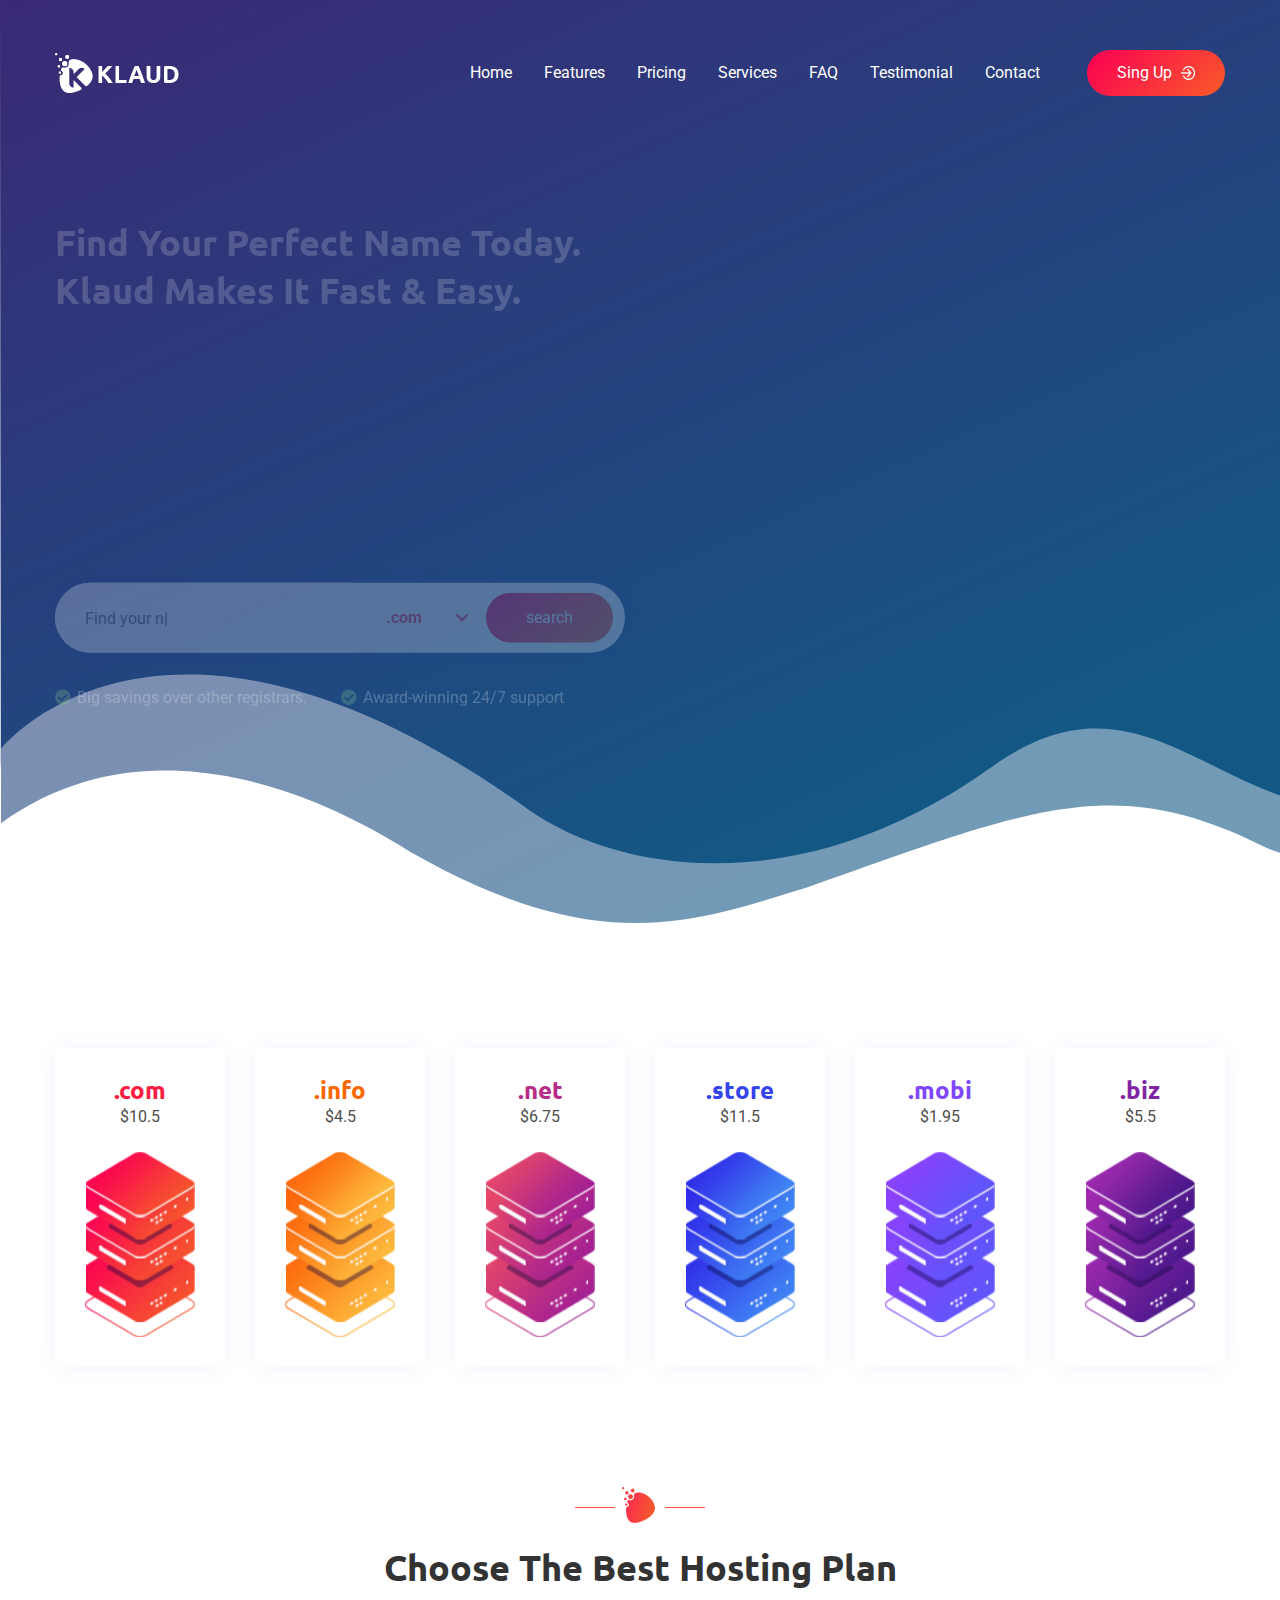
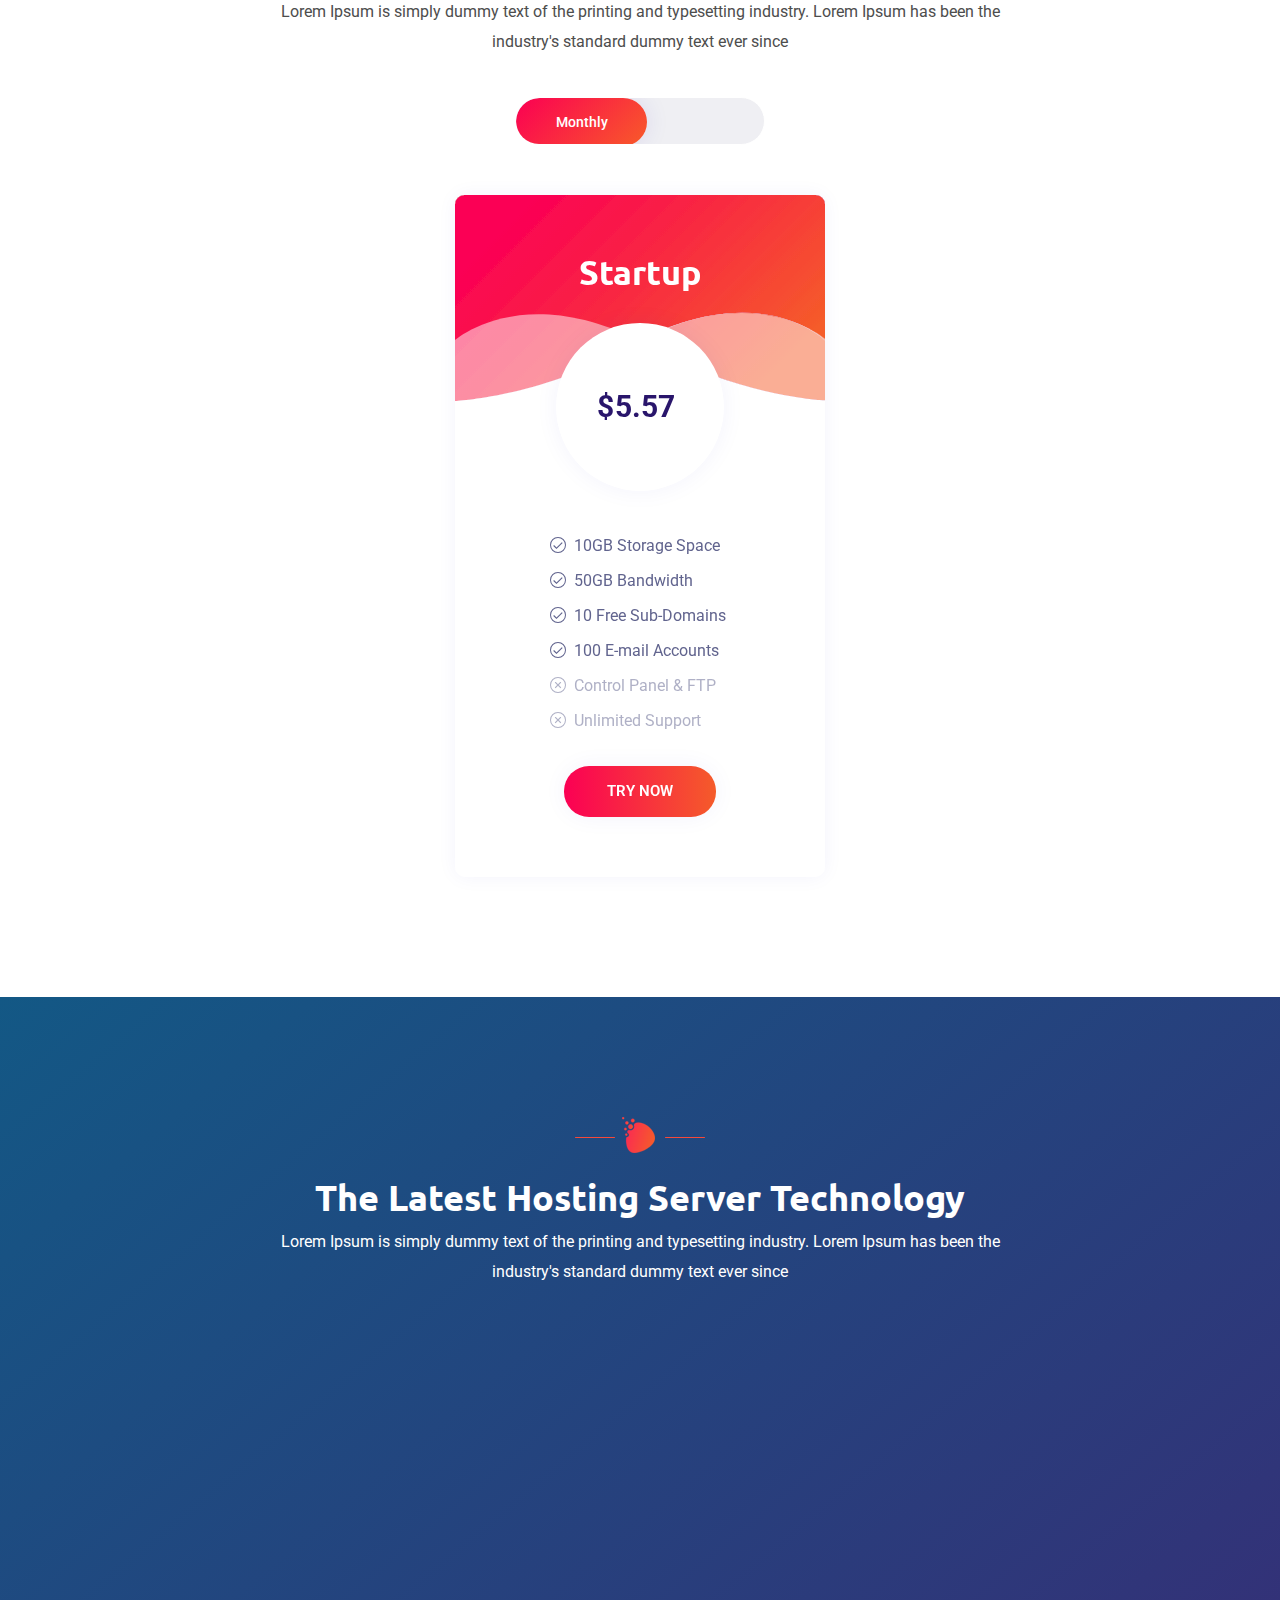
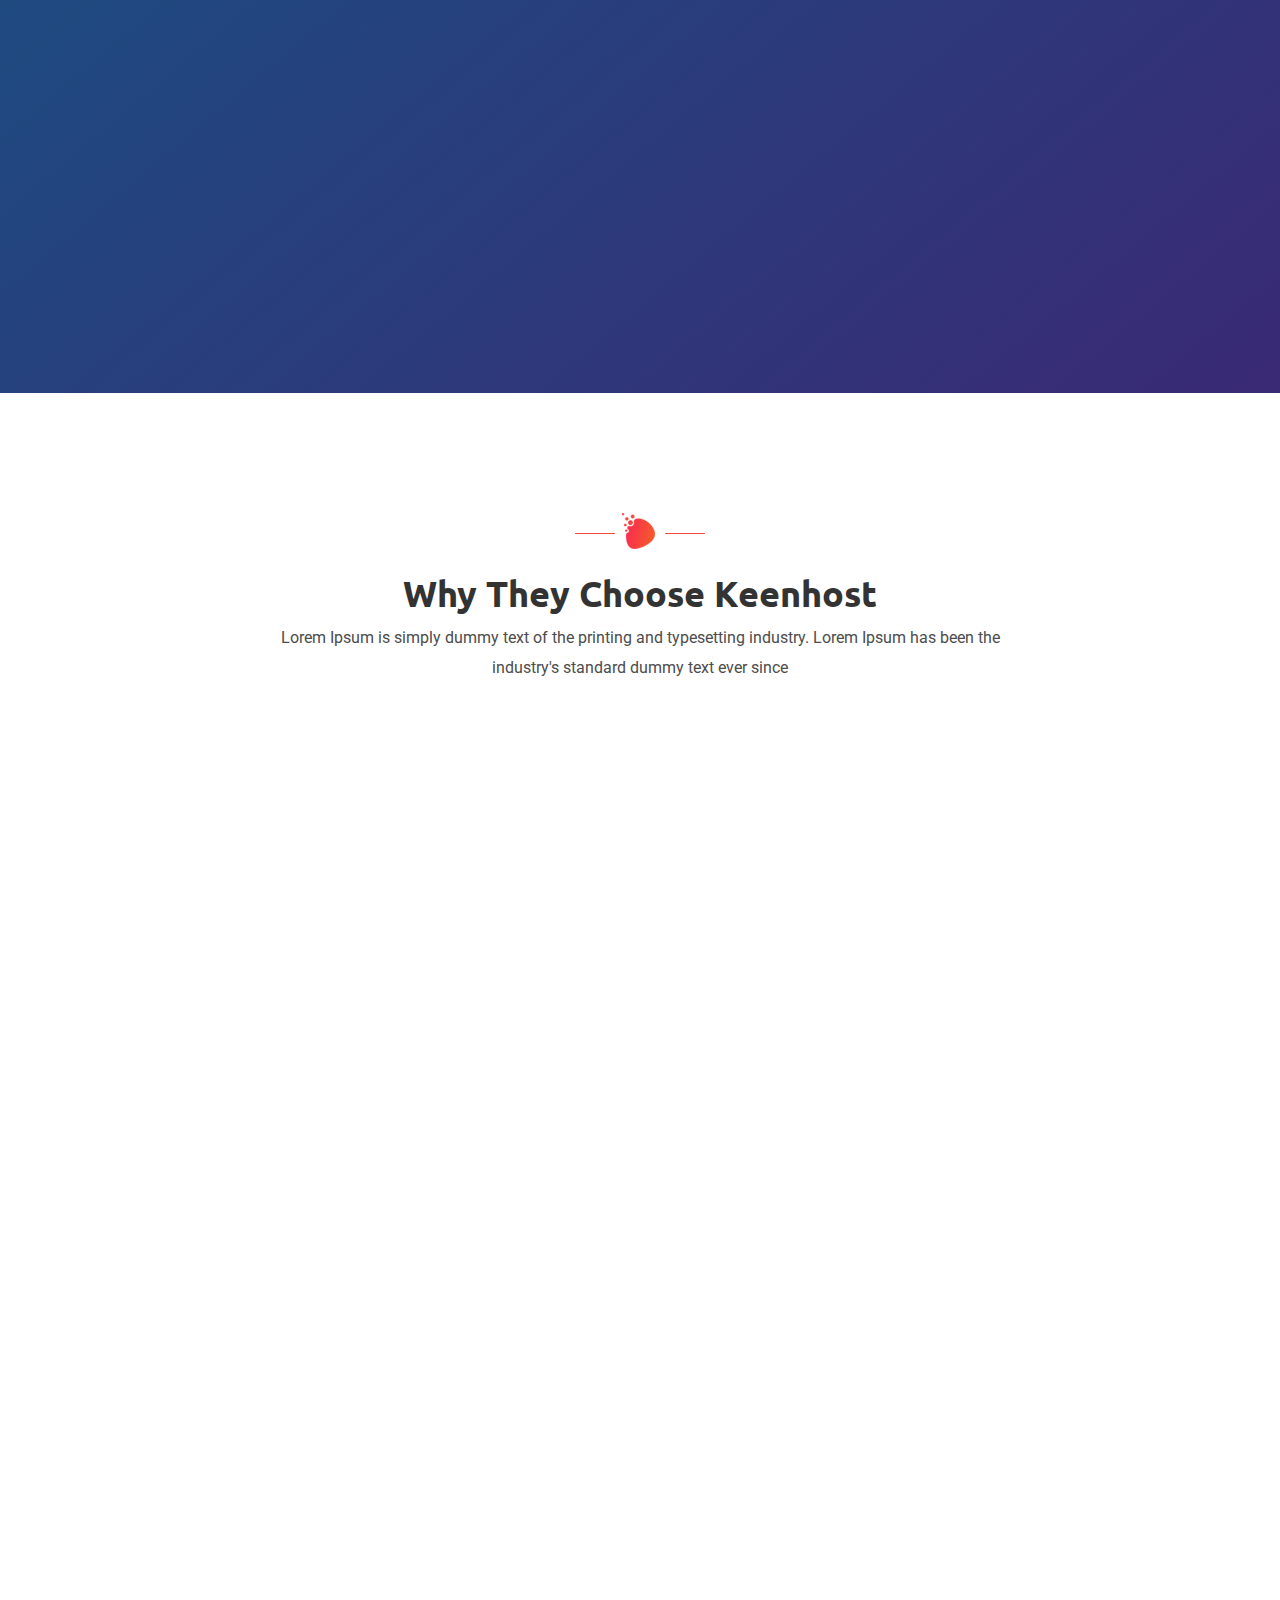
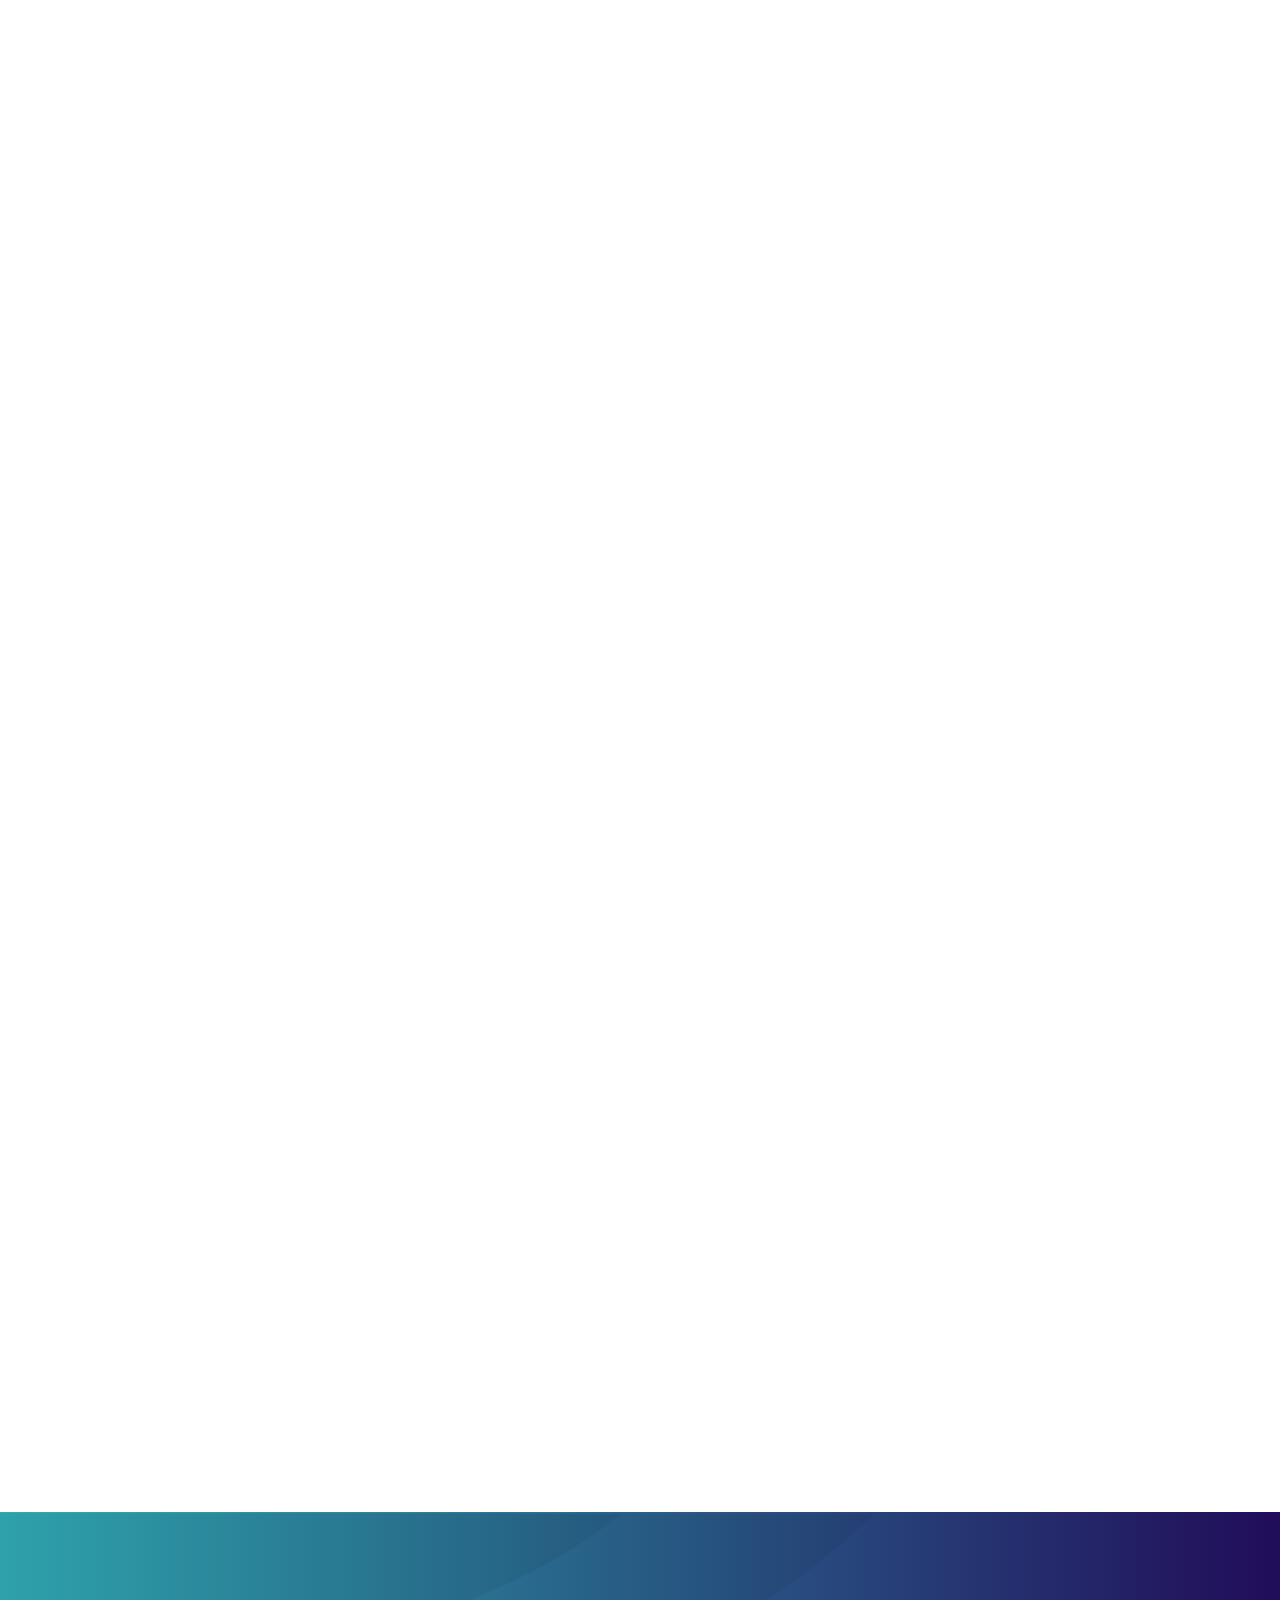
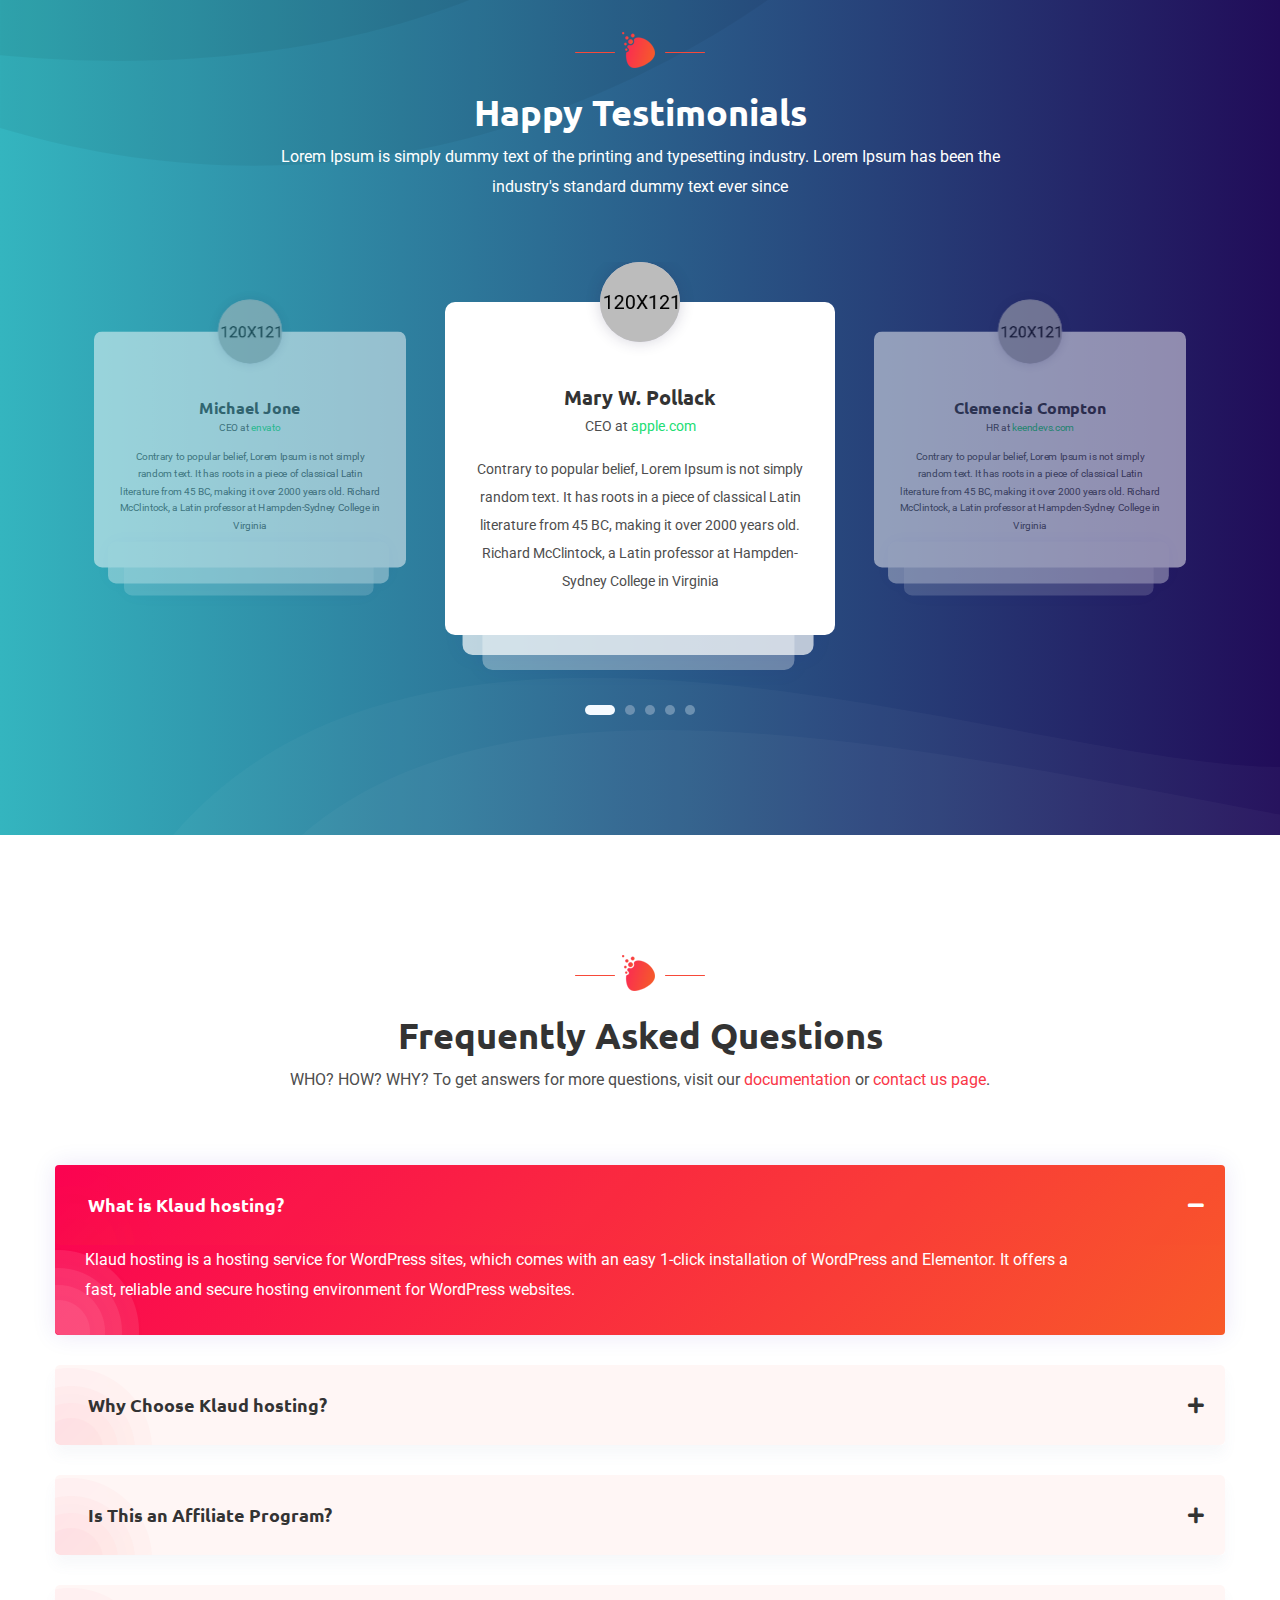
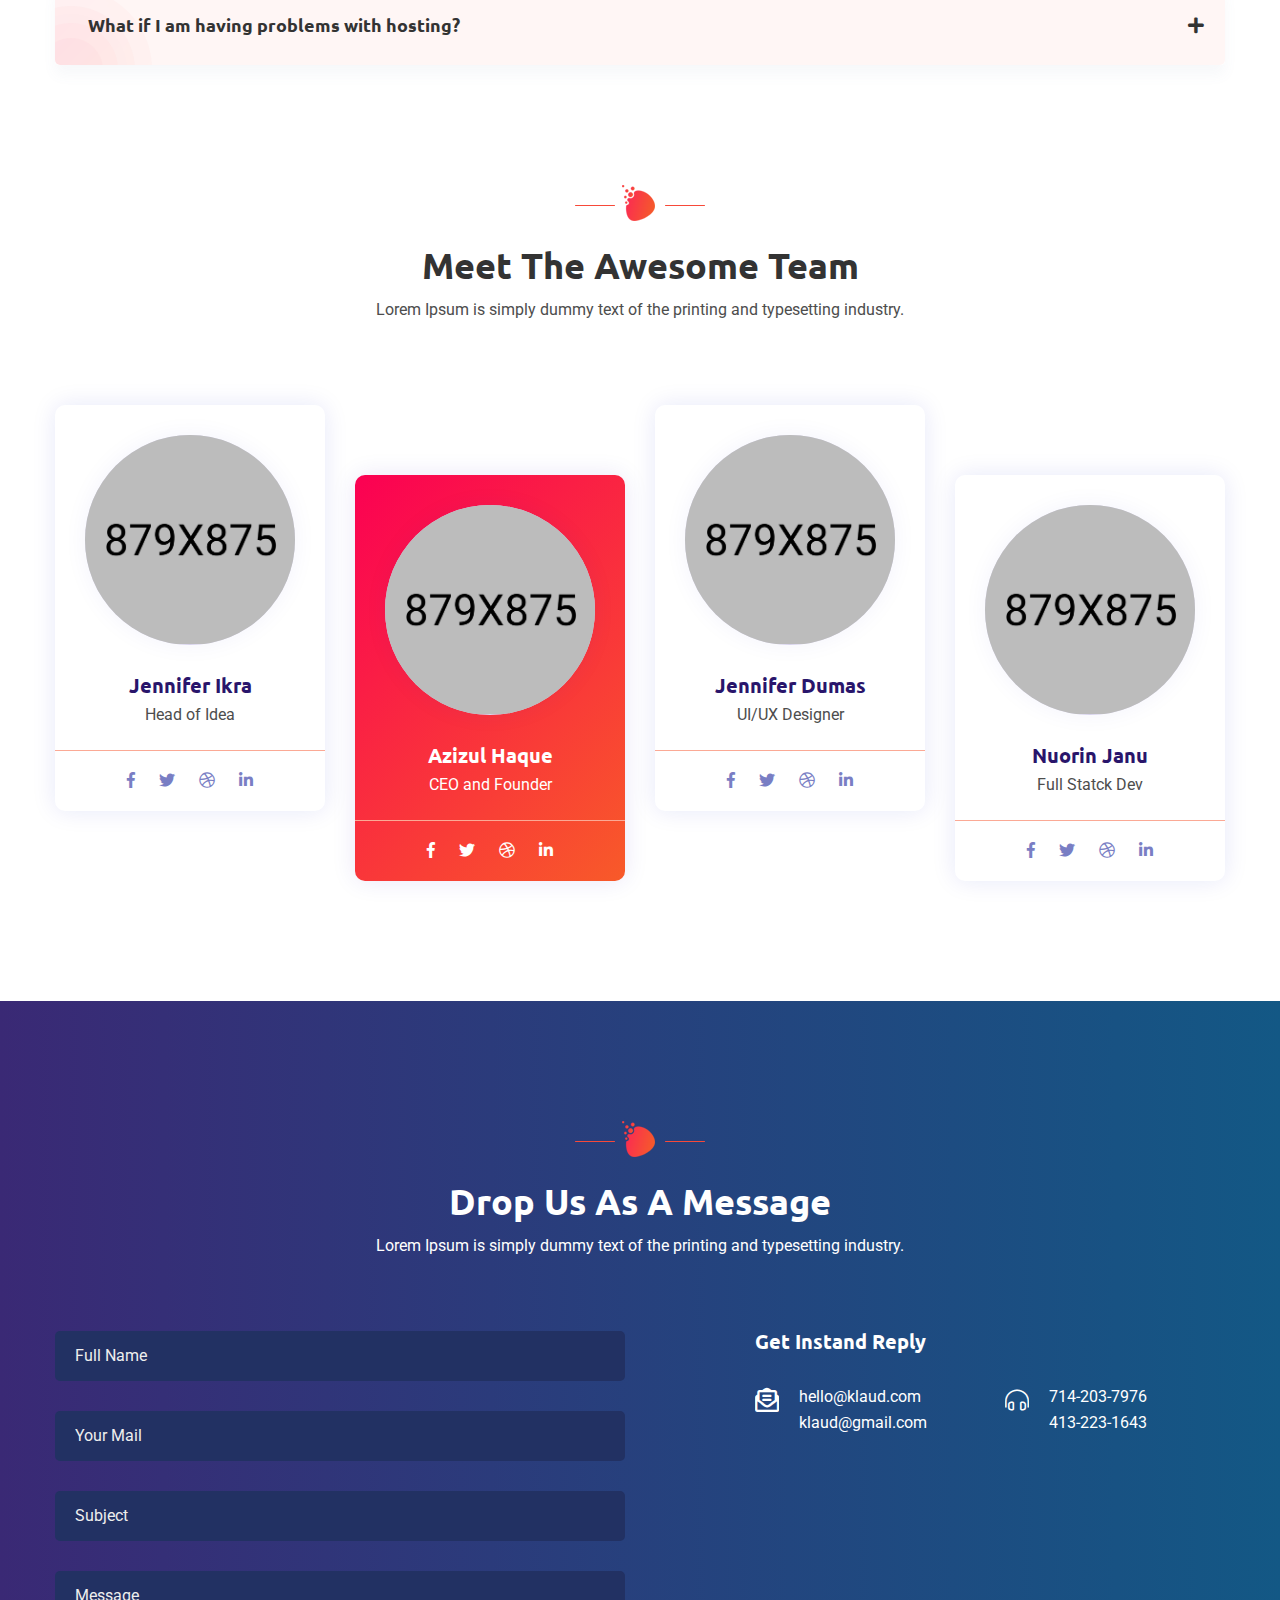
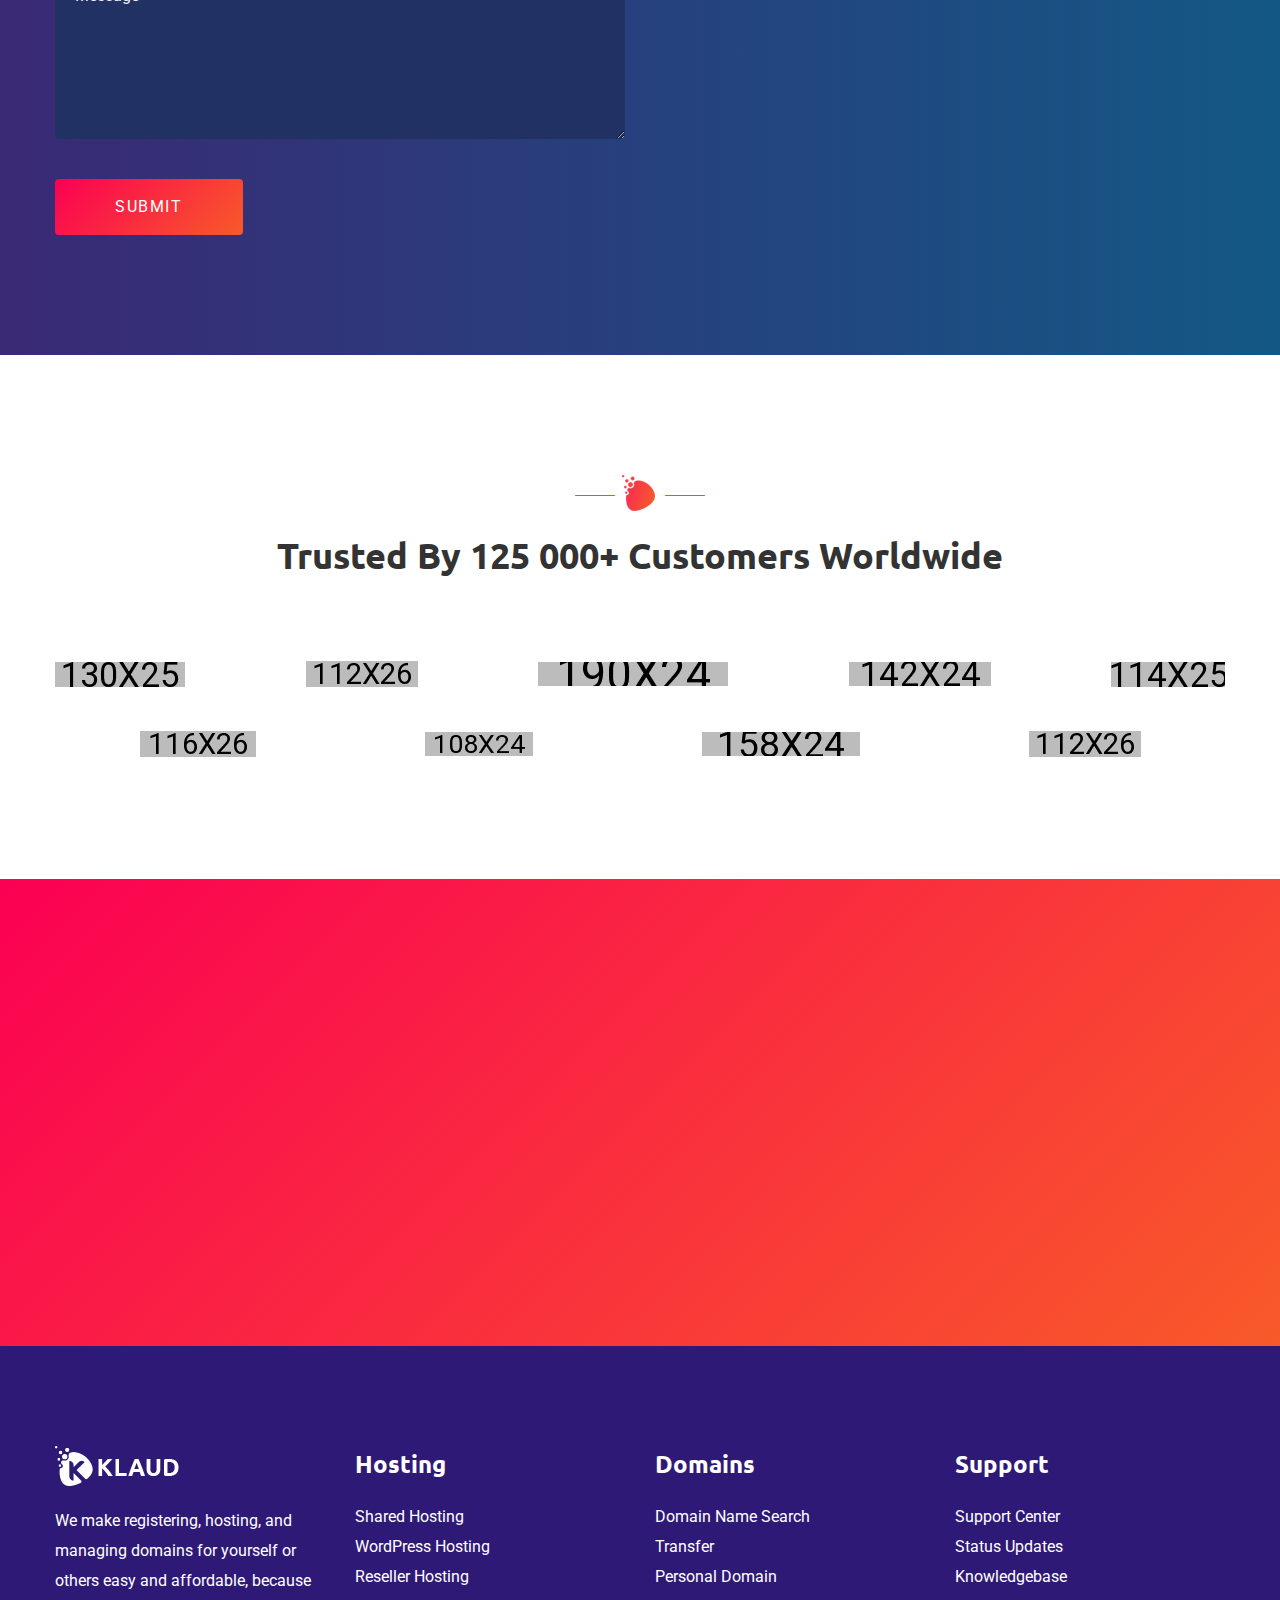
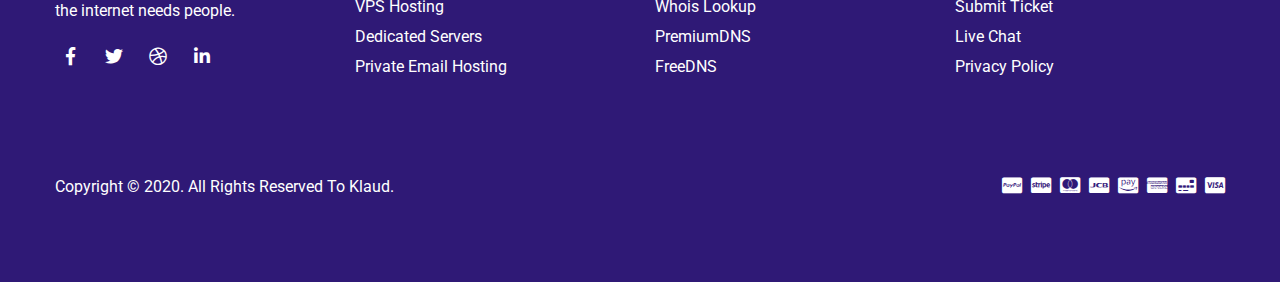
==== index-3.html @ 7b84efc9 "Template files" ====
<!DOCTYPE html>
<html lang="en">
<head>
    <!-- ========== Meta Tags ========== -->
    <meta charset="UTF-8">
    <meta http-equiv="X-UA-Compatible" content="IE=edge">
    <meta name="viewport" content="width=device-width, initial-scale=1.0">
    <meta name="author" content="keendevs">   

    <!-- ======== Page title ============ -->
    <title>Klaud - Web Domain & Hosting HTML5 Template</title>
    
    <!-- ========== Favicon Icon ========== -->
    <link rel="shortcut icon" href="assets/img/favicon.png">

    <!-- ===========  All Stylesheet ================= -->
    <!--  fontawesome css plugins -->
    <link rel="stylesheet" href="assets/css/fontawesome.min.css">
    <!--  animate css plugins -->
    <link rel="stylesheet" href="assets/css/animate.css">
    <!--  aos css plugins -->
    <link rel="stylesheet" href="assets/css/aos.css">
    <!--  magnific-popup css plugins -->
    <link rel="stylesheet" href="assets/css/magnific-popup.css">
    <!--  owl carosuel css plugins -->
    <link rel="stylesheet" href="assets/css/owl.carousel.min.css">
    <!-- select2 css file -->
    <link rel="stylesheet" href="assets/css/select2.min.css">
    <!-- slick css file -->
    <link rel="stylesheet" href="assets/css/slick.css">
    <!-- slick css file -->
    <link rel="stylesheet" href="assets/css/slick-theme.css">   
    <!-- meanmenu css file -->
    <link rel="stylesheet" href="assets/css/meanmenu.min.css">    
    <!--  owl theme css plugins -->
    <link rel="stylesheet" href="assets/css/owl.theme.css">
    <!--  Bootstrap css plugins -->
    <link rel="stylesheet" href="assets/css/bootstrap.min.css">
    <!-- template main style css file -->
    <link rel="stylesheet" href="style.css">

    <!-- HTML5 Shim and Respond.js IE8 support of HTML5 elements and media queries -->
    <!-- WARNING: Respond.js doesn't work if you view the page via file:// -->
    <!--[if lt IE 9]>
    <script src="https://oss.maxcdn.com/libs/html5shiv/3.7.0/html5shiv.js"></script>
    <script src="https://oss.maxcdn.com/libs/respond.js/1.4.2/respond.min.js"></script>
    <![endif]-->
</head>

<body>
    
    <!-- Preloader -->
    <div class="pre-loader">
        <div class="loader">
            <div class="spinner">
              <div class="bounce1"></div>
              <div class="bounce2"></div>
              <div class="bounce3"></div>
            </div>
        </div>
    </div>
    

    <!-- 
    =============================================
        Header Section
    ============================================== 
    -->
    <header class="header-wraper transparent-menu">
        <div class="main-menu">
            <div class="container">
                <div class="row align-items-center">
                    <div class="col-md-3 col-xl-2 col-lg-2 d-flex col-5">
                        <a class="navbar-brand logo" href="index.html">
                            <img src="assets/img/logo.png" alt="Klaud">
                        </a>                            
                    </div>

                    <div class="col-xl-7 offset-xl-1 col-lg-7 col-md-7 col-7 pr-0 d-none d-lg-block text-lg-right">
                        <nav id="responsive-menu" class="menu-1">
                            <ul class="menu-items">
                                <li><a href="#">home</a>
                                    <ul class="submenu">
                                        <li><a href="index.html">Home 1</a></li>
                                        <li><a href="index-2.html">Home 2</a></li>
                                        <li><a href="index-3.html">Home 3</a></li>
                                    </ul>
                                </li>
                                <li><a href="#feature">Features</a></li>
                                <li><a href="#price">Pricing</a></li>
                                <li><a href="#service">Services</a></li>
                                <li><a href="#faq">FAQ</a></li>
                                <li><a href="#testimonial">Testimonial</a></li>
                                <li><a href="#contact">Contact</a></li>
                            </ul>
                        </nav><!-- /.nav -->
                    </div> <!-- /.col-lg-5 col-md-6 -->

                    <div class="col-xl-2 col-lg-3 col-5 col-md-8 d-none d-sm-block text-right">
                        <div class="account">
                            <a href="#" class="theme-btn sign">Sing up <img src="assets/img/sign.png" alt=""></a>
                        </div>
                    </div>
                    <div class="col-12 d-block d-lg-none">
                        <div class="responsive-menu"></div>
                    </div>                                               
                </div>
            </div>
        </div>
    </header> <!-- Header Section end -->


    <!-- 
    ======================================
        Hero Section
    ====================================== 
    -->
    <section class="hero-wrapper">
        <div class="single-hero d-flex align-items-center">
            <div class="hero-bg" data-background="assets/img/hero-bg.svg">
            </div>

            <div class="container">
                <div class="row align-items-center">
                    <div class="col-lg-8 offset-lg-2 col-xl-6 offset-xl-0  col-md-10 offset-md-1 col-12">
                        <div class="hero-contents text-white text-center text-xl-left">
                            <h2>Find Your Perfect Name Today. Klaud Makes It Fast & Easy.</h2>
                            <p>Up to 50% Off Domain and Hosting, Starting from $ 2.50/Month <br>Free SSL Certificate,  Money Back Gurantee.</p>
                        </div>
                        <div class="domain-search-box mt-40">
                            <div class="search-box-inner">
                                <form action="#" class="fullwidth">
                                    <input type="text" placeholder="Find your new domain name">
                                    <select class="domain-list select_design">
                                        <option value="1">.com</option>
                                        <option value="1">.net</option>
                                        <option value="1">.org</option>
                                        <option value="1">.info</option>
                                    </select>
                                    <button type="submit">search</button>
                                </form>
                            </div>
                            <div class="achievement-list text-center text-xl-left d-none d-sm-block">
                                <ul>
                                    <li><span><i class="fas fa-check-circle"></i></span>Big savings over other registrars.</li>
                                    <li><span><i class="fas fa-check-circle"></i></span>Award-winning 24/7 support</li>
                                </ul>
                            </div>
                        </div> <!-- /.domain-search-box -->
                    </div> <!-- /.col-lg-6 col-12 -->
                    <div class="col-xl-6 d-none d-xl-block ">
                        <div class="hero-v3-img pl-20 pr-20">
                            <img src="assets/img/hero-3.png" alt="">
                        </div>
                    </div>
                </div>
            </div>
        </div> <!-- /.single-hero-slide -->
    </section>


    <!-- 
    ======================================
        Featured Domain Offer Section
    ====================================== 
    -->
    <section class="featured-domain-offer feature-v3 section-padding" id="feature">
        <div class="container">
            <div class="row">
                <div class="col-xl-2 col-lg-4 col-sm-6 col-12">
                    <div class="single-domain-name text-center">
                        <h3>.com</h3>
                        <span>$10.5</span>

                        <div class="domain-icon">
                            <img src="assets/img/domain1.png" alt="">
                        </div>
                    </div><!-- /.single-domain-name -->
                </div>
                <div class="col-xl-2 col-lg-4 col-sm-6 col-12">
                    <div class="single-domain-name text-center">
                        <h3>.info</h3>
                        <span>$4.5</span>

                        <div class="domain-icon">
                            <img src="assets/img/domain2.png" alt="">
                        </div>
                    </div><!-- /.single-domain-name -->
                </div>
                <div class="col-xl-2 col-lg-4 col-sm-6 col-12">
                    <div class="single-domain-name text-center">
                        <h3>.net</h3>
                        <span>$6.75</span>

                        <div class="domain-icon">
                            <img src="assets/img/domain3.png" alt="">
                        </div>
                    </div><!-- /.single-domain-name -->
                </div>
                <div class="col-xl-2 col-lg-4 col-sm-6 col-12">
                    <div class="single-domain-name text-center">
                        <h3>.store</h3>
                        <span>$11.5</span>

                        <div class="domain-icon">
                            <img src="assets/img/domain4.png" alt="">
                        </div>
                    </div><!-- /.single-domain-name -->
                </div>
                <div class="col-xl-2 col-lg-4 col-sm-6 col-12">
                    <div class="single-domain-name text-center">
                        <h3>.mobi</h3>
                        <span>$1.95</span>

                        <div class="domain-icon">
                            <img src="assets/img/domain5.png" alt="">
                        </div>
                    </div><!-- /.single-domain-name -->
                </div>
                <div class="col-xl-2 col-lg-4 col-sm-6 col-12">
                    <div class="single-domain-name text-center">
                        <h3>.biz</h3>
                        <span>$5.5</span>

                        <div class="domain-icon">
                            <img src="assets/img/domain6.png" alt="">
                        </div>
                    </div><!-- /.single-domain-name -->
                </div>
            </div>
        </div>
    </section>


    <!-- 
    ======================================
        Price Section
    ====================================== 
    -->
    <section class="package-items-wrap section-padding pt-0 mbm-20" id="price">
        <div class="container">
            <div class="row">
                <div class="col-lg-8 col-md-10 col-12 offset-lg-2 offset-md-1">
                    <div class="section-title text-center">
                        <span></span>
                        <h2>Choose the best hosting plan</h2>
                        <p>Lorem Ipsum is simply dummy text of the printing and typesetting industry. Lorem Ipsum has been the industry's standard dummy text ever since</p>
                    </div> <!-- /.section-title -->
                </div>
            </div> <!-- /.row -->

            <div class="row">
                <div class="col-12 col-lg-12 text-center">
                    <div class="package-control mb40">
                        <ul class="nav nav-pills">
                            <li class="active">
                                <a data-toggle="pill" href="#month">Monthly</a>
                            </li>
                            <li>
                                <a data-toggle="pill" href="#year">Yearly</a>
                            </li>
                        </ul>
                    </div>
                </div> <!-- /.col-12 col-lg-12 -->
                
                <div class="col-12 col-lg-12">
                    <div class="tab-content">
                        <div id="month" class="tab-pane in active">
                            <div class="row">
                                <div class="col-xl-4 col-md-6 col-sm-12 col-12">
                                    <div class="single-package" data-aos="fade-up" data-aos-duration="1000">
                                        <div class="package-shape" data-background="assets/img/p1.svg"></div>
                                        <div class="package-name text-center">

                                            <h3>Free Trial</h3>
                                        </div>
                                        <div class="package-features-price">
                                            <div class="price text-center">
                                                <span>0.00</span>
                                            </div>

                                            <ul>
                                                <li><i class="fal fa-check-circle"></i>10GB Storage Space</li>
                                                <li><i class="fal fa-check-circle"></i>50GB Bandwidth</li>
                                                <li><i class="fal fa-check-circle"></i>10 Free Sub-Domains</li>
                                                <li class="del"><i class="fal fa-times-circle"></i>100 E-mail Accounts</li>
                                                <li class="del"><i class="fal fa-times-circle"></i>Control Panel & FTP</li>
                                                <li class="del"><i class="fal fa-times-circle"></i>Unlimited Support</li>
                                            </ul>
                                        </div>
                                        <div class="package-btn">
                                            <a href="#">try now</a>
                                        </div>
                                    </div> <!-- /.single-package -->
                                </div> <!-- /.col-xl-4 col-md-6 col-sm-12 col-12 -->

                                <div class="col-xl-4 col-md-6 col-sm-12 col-12">
                                    <div class="single-package active">
                                        <div class="package-shape" data-background="assets/img/p2.svg"></div>
                                        <div class="package-name text-center">
                                            <h3>Startup</h3>
                                        </div>
                                        <div class="package-features-price">
                                            <div class="price text-center">
                                                <span>10.00</span>
                                            </div>

                                            <ul>
                                                <li><i class="fal fa-check-circle"></i>10GB Storage Space</li>
                                                <li><i class="fal fa-check-circle"></i>50GB Bandwidth</li>
                                                <li><i class="fal fa-check-circle"></i>10 Free Sub-Domains</li>
                                                <li><i class="fal fa-check-circle"></i>100 E-mail Accounts</li>
                                                <li class="del"><i class="fal fa-times-circle"></i>Control Panel & FTP</li>
                                                <li class="del"><i class="fal fa-times-circle"></i>Unlimited Support</li>
                                            </ul>
                                        </div>
                                        <div class="package-btn">
                                            <a href="#">try now</a>
                                        </div>
                                    </div> <!-- /.single-package -->
                                </div> <!-- /.col-xl-4 col-md-6 col-sm-12 col-12 -->

                                <div class="col-xl-4 col-md-6 col-sm-12 col-12">
                                    <div class="single-package" data-aos="fade-up" data-aos-duration="1000">
                                        <div class="package-shape" data-background="assets/img/p3.svg"></div>
                                        <div class="package-name text-center">
                                            <h3>Premium</h3>
                                        </div>
                                        <div class="package-features-price">
                                            <div class="price text-center">
                                                <span>89.00</span>
                                            </div>

                                            <ul>
                                                <li><i class="fal fa-check-circle"></i>10GB Storage Space</li>
                                                <li><i class="fal fa-check-circle"></i>50GB Bandwidth</li>
                                                <li><i class="fal fa-check-circle"></i>10 Free Sub-Domains</li>
                                                <li><i class="fal fa-check-circle"></i>100 E-mail Accounts</li>
                                                <li><i class="fal fa-check-circle"></i>Control Panel & FTP</li>
                                                <li><i class="fal fa-times-circle"></i>Unlimited Support</li>
                                            </ul>
                                        </div>
                                        <div class="package-btn price-btn3">
                                            <a href="#">try now</a>
                                        </div>
                                    </div> <!-- /.single-package -->
                                </div> <!-- /.col-xl-4 col-md-6 col-sm-12 col-12 -->
                            </div>
                        </div>

                        <div id="year" class="tab-pane">
                            <div class="row">
                                <div class="col-xl-4 col-md-6 col-sm-12 col-12">
                                    <div class="single-package" data-aos="zoom-in" data-aos-duration="1000">
                                        <div class="package-shape" data-background="assets/img/p1.svg"></div>
                                        <div class="package-name text-center">
                                            <h3>Free Trial</h3>
                                        </div>
                                        <div class="package-features-price">
                                            <div class="price text-center">
                                                <span>0.00</span>
                                            </div>

                                            <ul>
                                                <li><i class="fal fa-check-circle"></i>10GB Storage Space</li>
                                                <li><i class="fal fa-check-circle"></i>50GB Bandwidth</li>
                                                <li><i class="fal fa-check-circle"></i>10 Free Sub-Domains</li>
                                                <li class="del"><i class="fal fa-times-circle"></i>100 E-mail Accounts</li>
                                                <li class="del"><i class="fal fa-times-circle"></i>Control Panel & FTP</li>
                                                <li class="del"><i class="fal fa-times-circle"></i>Unlimited Support</li>
                                            </ul>
                                        </div>
                                        <div class="package-btn">
                                            <a href="#">try now</a>
                                        </div>
                                    </div> <!-- /.single-package -->
                                </div> <!-- /.col-xl-4 col-md-6 col-sm-12 col-12 -->

                                <div class="col-xl-4 col-md-6 col-sm-12 col-12">
                                    <div class="single-package active" >
                                        <div class="package-shape" data-background="assets/img/p2.svg"></div>
                                        <div class="package-name text-center">
                                            <h3>Startup</h3>
                                        </div>
                                        <div class="package-features-price">
                                            <div class="price text-center">
                                                <span>40.00</span>
                                            </div>

                                            <ul>
                                                <li><i class="fal fa-check-circle"></i>10GB Storage Space</li>
                                                <li><i class="fal fa-check-circle"></i>50GB Bandwidth</li>
                                                <li><i class="fal fa-check-circle"></i>10 Free Sub-Domains</li>
                                                <li><i class="fal fa-check-circle"></i>100 E-mail Accounts</li>
                                                <li class="del"><i class="fal fa-times-circle"></i>Control Panel & FTP</li>
                                                <li class="del"><i class="fal fa-times-circle"></i>Unlimited Support</li>
                                            </ul>
                                        </div>
                                        <div class="package-btn">
                                            <a href="#">try now</a>
                                        </div>
                                    </div> <!-- /.single-package -->
                                </div> <!-- /.col-xl-4 col-md-6 col-sm-12 col-12 -->

                                <div class="col-xl-4 col-md-6 col-sm-12 col-12">
                                    <div class="single-package" data-aos="fade-up" data-aos-delay="100" data-aos-duration="1000">
                                        <div class="package-shape" data-background="assets/img/p3.svg"></div>
                                        <div class="package-name text-center">
                                            <h3>Premium</h3>
                                        </div>
                                        <div class="package-features-price">
                                            <div class="price text-center">
                                                <span>99.00</span>
                                            </div>

                                            <ul>
                                                <li><i class="fal fa-check-circle"></i>10GB Storage Space</li>
                                                <li><i class="fal fa-check-circle"></i>50GB Bandwidth</li>
                                                <li><i class="fal fa-check-circle"></i>10 Free Sub-Domains</li>
                                                <li><i class="fal fa-check-circle"></i>100 E-mail Accounts</li>
                                                <li><i class="fal fa-check-circle"></i>Control Panel & FTP</li>
                                                <li class="del"><i class="fal fa-times-circle"></i>Unlimited Support</li>
                                            </ul>
                                        </div>
                                        <div class="package-btn price-btn3">
                                            <a href="#">try now</a>
                                        </div>
                                    </div> <!-- /.single-package -->
                                </div> <!-- /.col-xl-4 col-md-6 col-sm-12 col-12 -->
                            </div>

                        </div>
                    </div>
                </div>
            </div>
        </div>
    </section>


    <!-- 
    ======================================
        Service Section
    ====================================== 
    -->
    <section class="services-wrap service-three section-padding" id="service">
        <div class="container">
            <div class="row">
                <div class="col-lg-8 col-md-10 col-12 offset-lg-2 offset-md-1">
                    <div class="section-title text-center text-white">
                        <span></span>
                        <h2>The latest hosting server technology</h2>
                        <p>Lorem Ipsum is simply dummy text of the printing and typesetting industry. Lorem Ipsum has been the industry's standard dummy text ever since</p>
                    </div> <!-- /.section-title -->
                </div>
            </div> <!-- /.row -->

            <div class="row">
                <div class="col-lg-4 col-md-6 col-12">
                    <div class="service-box-2 servicev3"  data-aos="zoom-in" data-aos-duration="1000">
                        <div class="service-icon">
                            <img src="assets/img/services/feasy.png" alt="">
                        </div>
                        <h4>Easy to Setup</h4>
                        <p>Lorem Ipsum is simply dummy and typesetting industry.</p>
                    </div>
                </div> <!-- /.service-box-2 servicev3 -->
                <div class="col-lg-4 col-md-6 col-12">
                    <div class="service-box-2 servicev3"  data-aos="zoom-in" data-aos-delay="50" data-aos-duration="1000">
                        <div class="service-icon">
                            <img src="assets/img/services/ffast.png" alt="">
                        </div>
                        <h4>Fast Performance</h4>
                        <p>Lorem Ipsum is simply dummy and typesetting industry.</p>
                    </div>
                </div> <!-- /.service-box-2 servicev3 -->
                <div class="col-lg-4 col-md-6 col-12">
                    <div class="service-box-2 servicev3" data-aos="zoom-in" data-aos-delay="100" data-aos-duration="1000">
                        <div class="service-icon">
                            <img src="assets/img/services/fpp.png" alt="">
                        </div>
                        <h4>Privacy Protected</h4>
                        <p>Lorem Ipsum is simply dummy and typesetting industry.</p>
                    </div>
                </div> <!-- /.service-box-2 servicev3 -->
                <div class="col-lg-4 col-md-6 col-12">
                    <div class="service-box-2 servicev3" data-aos="zoom-in" data-aos-duration="1000">
                        <div class="service-icon">
                            <img src="assets/img/services/fback.png" alt="">
                        </div>
                        <h4>Monthly Backup</h4>
                        <p>Lorem Ipsum is simply dummy and typesetting industry.</p>
                    </div>
                </div> <!-- /.service-box-2 servicev3 -->
                <div class="col-lg-4 col-md-6 col-12">
                    <div class="service-box-2 servicev3" data-aos="zoom-in" data-aos-delay="100" data-aos-duration="1000">
                        <div class="service-icon">
                            <img src="assets/img/services/fssl.png" alt="">
                        </div>
                        <h4>Free SSL Certificate</h4>
                        <p>Lorem Ipsum is simply dummy and typesetting industry.</p>
                    </div>
                </div> <!-- /.service-box-2 servicev3 -->
                <div class="col-lg-4 col-md-6 col-12">
                    <div class="service-box-2 servicev3" data-aos="zoom-in" data-aos-delay="150" data-aos-duration="1000">
                        <div class="service-icon">
                            <img src="assets/img/services/fdata.png" alt="">
                        </div>
                        <h4>Unlimited Database</h4>
                        <p>Lorem Ipsum is simply dummy and typesetting industry.</p>
                    </div>
                </div> <!-- /.single-service-box -->
            </div>
        </div>
    </section>


    <!-- 
    ======================================
        Featured Content Block Section
    ====================================== 
    -->
    <section class="content-block-wrap section-padding pb-130">
        <div class="container">
            <div class="row">
                <div class="col-lg-8 col-md-10 col-12 offset-lg-2 offset-md-1">
                    <div class="section-title text-center">
                        <span></span>
                        <h2>Why they choose keenhost</h2>
                        <p>Lorem Ipsum is simply dummy text of the printing and typesetting industry. Lorem Ipsum has been the industry's standard dummy text ever since</p>
                    </div> <!-- /.section-title -->
                </div>
            </div> <!-- /.row -->

            <div class="row">
                <div class="col-xl-5 col-lg-6  col-sm-12 col-12">
                    <div class="content-block" data-aos="fade-right" data-aos-duration="1000">
                        <span class="top-title">Online Support</span>
                        <h2>24/7 online<br>Customer support</h2>
                        <p>Lorem Ipsum is simply dummy text of the printing and typesetting industry. Lorem Ipsum has been the industry's standard dummy text ever since the 2010.</p>

                        <ul>
                            <li>typesetting industry. Lorem Ipsum has been the industry's.</li>
                            <li>Lorem Ipsum is simply dummy text of the printing</li>
                            <li>typesetting industry. Lorem Ipsum has been</li>
                            <li>typesetting industry. Lorem Ipsum has been the industry's</li>
                        </ul>
                    </div>
                </div> <!-- /.col-lg-6 md-6 col-sm-12 col-12 -->
                <div class="col-xl-6 col-lg-6 offset-xl-1 col-sm-12 col-12">
                    <div class="content-featured-img" data-aos="fade-left" data-aos-duration="1000">
                        <img src="assets/img/featured-img1.jpg" class="img-fluid" alt="klaud">
                    </div>
                </div> <!-- /.col-lg-6 md-6 col-sm-12 col-12 -->
            </div> <!-- /.row -->

            <div class="row flex-row-reverse">
                <div class="col-xl-5 col-lg-6 offset-xl-1 col-sm-12 col-12">
                    <div class="content-block pt-60" data-aos="fade-right" data-aos-duration="1000">
                        <span class="top-title">Cloud Hosting</span>
                        <h2>Complete cloud hosting Solution</h2>
                        <p>Lorem Ipsum is simply dummy text of the printing and typesetting industry. Lorem Ipsum has been the industry's standard dummy. Lorem Ipsum has been the industry's of the printing and typesetting industry.</p>

                        <a href="#" class="theme-btn">Get the service</a>
                    </div>
                </div> <!-- /.col-lg-6 md-6 col-sm-12 col-12 -->
                <div class="col-xl-6 col-lg-6 col-sm-12 col-12">
                    <div class="content-featured-img pt-60" data-aos="fade-left" data-aos-duration="1000">
                        <img src="assets/img/featured-img2.jpg" class="img-fluid" alt="klaud">
                    </div>
                </div> <!-- /.col-lg-6 md-6 col-sm-12 col-12 -->
            </div> <!-- /.row -->

            <div class="row">
                <div class="col-xl-5 col-lg-6 col-sm-12 col-12">
                    <div class="content-block pt-60" data-aos="fade-right" data-aos-duration="1000">
                        <span class="top-title">Dedicated Hosting</span>
                        <h2>We are provide dedicated Hosting</h2>
                        <p>Lorem Ipsum is simple typesetting industry. Lorem has been the industry's standard dummy text ever.</p>

                        <div class="features-promo">
                            <div class="single-fp">
                                <div class="fp-icon">
                                    <img src="assets/img/cludeicon.png" alt="">
                                </div>
                                <div class="fp-text">
                                    <h4>Datacenter-Powered Reliability</h4>
                                    <p>Lorem Ipsum is simply dummy text of the printing industry. Lorem Ipsum has been the industry's.</p>
                                </div>
                            </div> <!-- /.single-fp -->
                            <div class="single-fp">
                                <div class="fp-icon">
                                    <img src="assets/img/data.png" alt="">
                                </div>
                                <div class="fp-text">
                                    <h4>Server Level Choice</h4>
                                    <p>Lorem Ipsum is simply dummy text of the printing industry. Lorem Ipsum has been the industry's.</p>
                                </div>
                            </div> <!-- /.single-fp -->
                            <div class="single-fp">
                                <div class="fp-icon">
                                    <img src="assets/img/cludeicon.png" alt="">
                                </div>
                                <div class="fp-text">
                                    <h4>Lorem Ipsum is simply</h4>
                                    <p>Lorem Ipsum is simply dummy text of the printing industry. Lorem Ipsum has been the industry's.</p>
                                </div>
                            </div> <!-- /.single-fp -->
                        </div>
                    </div>
                </div> <!-- /.col-lg-6 md-6 col-sm-12 col-12 -->
                <div class="col-lg-6 col-xl-6  offset-xl-1 col-sm-12 col-12">
                    <div class="content-featured-img pt-60" data-aos="fade-left" data-aos-duration="1000">
                        <img src="assets/img/featured-img3.jpg" class="img-fluid" alt="klaud">
                    </div>
                </div> <!-- /.col-lg-6 md-6 col-sm-12 col-12 -->
            </div> <!-- /.row -->


            <div class="row flex-row-reverse">
                <div class="col-xl-5 col-lg-6 offset-xl-1 col-sm-12 col-12">
                    <div class="content-block pt-60" data-aos="fade-up" data-aos-duration="1000">
                        <span class="top-title">Privacy Protected</span>
                        <h2>Stay protected <br>Advanced firewall</h2>
                        <p>Lorem Ipsum is simply dummy text of the printing and typesetting industry. Lorem Ipsum has been the industry's standard dummy text ever since the 2010 industry. Lorem Ipsum has been the industry's standard</p>
                        <p>Lorem Ipsum is simply dummy text of the printing and typesetting industry. Lorem Ipsum has been the industry.</p>
                    </div>
                </div> <!-- /.col-lg-6 md-6 col-sm-12 col-12 -->
                <div class="col-xl-6 col-lg-6 col-sm-12 col-12" data-aos="fade-up" data-aos-delay="80" data-aos-duration="1000">
                    <div class="content-featured-img pt-60">
                        <img src="assets/img/featured-img4.jpg" class="img-fluid" alt="klaud">
                    </div>
                </div> <!-- /.col-lg-6 md-6 col-sm-12 col-12 -->
            </div> <!-- /.row -->

        </div>
    </section>

    <!-- 
    ======================================
        Testimonial Section
    ====================================== 
    -->
    <section class="testimonail-wrap section-padding" id="testimonial">
        <div class="testimonial-bg" data-background="assets/img/bgshape.svg">            
        </div> <!-- /.testimonial-bg -->   

        <div class="container">
            <div class="row">
                <div class="col-lg-8 col-md-10 col-12 offset-lg-2 offset-md-1">
                    <div class="section-title text-center text-white">
                        <span></span>
                        <h2>Happy testimonials</h2>
                        <p>Lorem Ipsum is simply dummy text of the printing and typesetting industry. Lorem Ipsum has been the industry's standard dummy text ever since</p>
                    </div> <!-- /.section-title -->
                </div>
            </div> <!-- /.row -->

            <div class="row">
                <div class="col-lg-12 col-12">
                    <div class="testimonial-list">
                        
                        <div class="single-testimonial">
                            <div class="client-img">
                                <img src="assets/img/client/1.jpg" alt="">
                            </div>
                            <div class="client-info">
                                <h4>Mary W. Pollack</h4>
                                <p>CEO at <span>apple.com</span></p>
                            </div>
                            <p>Contrary to popular belief, Lorem Ipsum is not simply random text. It has roots in a piece of classical Latin literature from 45 BC, making it over 2000 years old. Richard McClintock, a Latin professor at Hampden-Sydney College in Virginia</p>
                        </div> <!-- /.single-testimonial -->
                        
                        <div class="single-testimonial">
                            <div class="client-img">
                                <img src="assets/img/client/2.jpg" alt="">
                            </div>
                            <div class="client-info">
                                <h4>Clemencia Compton</h4>
                                <p>HR at <span>keendevs.com</span></p>
                            </div>
                            <p>Contrary to popular belief, Lorem Ipsum is not simply random text. It has roots in a piece of classical Latin literature from 45 BC, making it over 2000 years old. Richard McClintock, a Latin professor at Hampden-Sydney College in Virginia</p>
                        </div> <!-- /.single-testimonial -->
                        
                        
                        <div class="single-testimonial">
                            <div class="client-img">
                                <img src="assets/img/client/3.jpg" alt="">
                            </div>
                            <div class="client-info">
                                <h4>Robert Pollack</h4>
                                <p>CEO at <span>keendevs</span></p>
                            </div>
                            <p>Contrary to popular belief, Lorem Ipsum is not simply random text. It has roots in a piece of classical Latin literature from 45 BC, making it over 2000 years old. Richard McClintock, a Latin professor at Hampden-Sydney College in Virginia</p>
                        </div> <!-- /.single-testimonial -->
                        
                        
                        <div class="single-testimonial">
                            <div class="client-img">
                                <img src="assets/img/client/1.jpg" alt="">
                            </div>
                            <div class="client-info">
                                <h4>Azizul Haque</h4>
                                <p>CEO at <span>keendevs.com</span></p>
                            </div>
                            <p>Contrary to popular belief, Lorem Ipsum is not simply random text. It has roots in a piece of classical Latin literature from 45 BC, making it over 2000 years old. Richard McClintock, a Latin professor at Hampden-Sydney College in Virginia</p>
                        </div> <!-- /.single-testimonial -->
                        
                        <div class="single-testimonial">
                            <div class="client-img">
                                <img src="assets/img/client/4.jpg" alt="">
                            </div>
                            <div class="client-info">
                                <h4>Michael Jone</h4>
                                <p>CEO at <span>envato</span></p>
                            </div>
                            <p>Contrary to popular belief, Lorem Ipsum is not simply random text. It has roots in a piece of classical Latin literature from 45 BC, making it over 2000 years old. Richard McClintock, a Latin professor at Hampden-Sydney College in Virginia</p>
                        </div> <!-- /.single-testimonial -->


                    </div> <!-- /.testimonial-list -->
                </div>    
            </div>

        </div>
    </section>


    <!-- 
    ======================================
        faq Section
    ====================================== 
    -->
    <section class="faq-wrap section-padding" id="faq">
        <div class="container">
            <div class="row">
                <div class="col-lg-8 col-md-10 col-12 offset-lg-2 offset-md-1">
                    <div class="section-title text-center">
                        <span></span>
                        <h2>Frequently asked questions</h2>
                        <p>WHO? HOW? WHY? To get answers for more questions, visit our <span>documentation</span> or <span>contact us page</span>.</p>
                    </div> <!-- /.section-title -->
                </div>
            </div> <!-- /.row -->

            <div class="row">
                <div class="col-md-12 col-md-12">
                    <div class="accordion-wrap" id="accordion">
                        <div class="card cbg">
                            <span></span>
                            <div class="card-header" id="headingOne">
                                <h2 class="mb-0">
                                    <button class="btn btn-link" type="button" data-toggle="collapse" data-target="#collapseOne" aria-expanded="true" aria-controls="collapseOne">
                                      What is Klaud hosting?
                                    </button>
                                </h2>
                            </div>

                            <div id="collapseOne" class="collapse show" data-parent="#accordion">
                                <div class="card-body">
                                    Klaud hosting is a hosting service for WordPress sites, which comes with an easy 1-click installation of WordPress and Elementor. It offers a fast, reliable and secure hosting environment for WordPress websites.
                                </div>
                            </div>
                        </div> <!-- /.card -->
                        <div class="card">
                            <span></span>
                            <div class="card-header" id="headingTwo">
                                <h2 class="mb-0">
                                    <button class="btn btn-link collapsed" type="button" data-toggle="collapse" data-target="#collapseTwo" aria-expanded="false" aria-controls="collapseTwo">
                                      Why Choose Klaud hosting?
                                    </button>
                                </h2>
                            </div>
                            <div id="collapseTwo" class="collapse" data-parent="#accordion">
                                <div class="card-body">
                                    Klaud hosting is a hosting service for WordPress sites, which comes with an easy 1-click installation of WordPress and Elementor. It offers a fast, reliable and secure hosting environment for WordPress websites.
                                </div>
                            </div>
                        </div>
                        <div class="card">
                            <span></span>
                            <div class="card-header" id="headingThree">
                                <h2 class="mb-0">
                                    <button class="btn btn-link collapsed" type="button" data-toggle="collapse" data-target="#collapseThree" aria-expanded="false" aria-controls="collapseThree">
                                      Is This an Affiliate Program?
                                    </button>
                                </h2>
                            </div>
                            <div id="collapseThree" class="collapse" data-parent="#accordion">
                                <div class="card-body">
                                    Anim pariatur cliche reprehenderit, enim eiusmod high life accusamus terry richardson ad squid. 3 wolf moon officia aute, non cupidatat skateboard dolor brunch. Food truck quinoa nesciunt laborum eiusmod. Brunch denim aesthetic them accusamus labore sustainable VHS.
                                </div>
                            </div>
                        </div>
                        <div class="card">
                            <span></span>
                            <div class="card-header" id="headingFour">
                                <h2 class="mb-0">
                                    <button class="btn btn-link collapsed" type="button" data-toggle="collapse" data-target="#collapseFour" aria-expanded="false" aria-controls="collapseFour">
                                      What if I am having problems with hosting?
                                    </button>
                                </h2>
                            </div>
                            <div id="collapseFour" class="collapse" data-parent="#accordion">
                                <div class="card-body">
                                    Anim pariatur cliche reprehenderit, enim eiusmod high life accusamus terry richardson ad squid. 3 wolf moon officia aute, non cupidatat skateboard dolor brunch. Food truck quinoa nesciunt laborum eiusmod. Brunch denim aesthetic them accusamus labore sustainable VHS.
                                </div>
                            </div>
                        </div>
                    </div>                 
                </div>
            </div>
        </div>
    </section>

    <!-- 
    ======================================
        Out Team Section
    ====================================== 
    -->
    <section class="out-tem-wrap section-padding pt-0">
        <div class="container">
            <div class="row">
                <div class="col-lg-8 col-md-10 col-12 offset-lg-2 offset-md-1">
                    <div class="section-title text-center">
                        <span></span>
                        <h2>Meet the Awesome team</h2>
                        <p>Lorem Ipsum is simply dummy text of the printing and typesetting industry.</p>
                    </div> <!-- /.section-title -->
                </div>
            </div> <!-- /.row -->

            <div class="row">
                <div class="col-md-6 col-xl-3 col-sm-12 col-12">
                    <div class="single-team-member text-center">
                        <div class="member">
                            <div class="member-img">
                                <img src="assets/img/1.jpg" alt="">
                            </div>
                            <div class="member-info">
                                <h4>Jennifer Ikra</h4>
                                <span>Head of Idea</span>
                            </div>
                        </div>
                        <div class="social-profile-links">
                            <a href="#"><i class="fab fa-facebook-f"></i></a>
                            <a href="#"><i class="fab fa-twitter"></i></a>
                            <a href="#"><i class="fab fa-dribbble"></i></a>
                            <a href="#"><i class="fab fa-linkedin-in"></i></a>
                        </div>
                    </div>
                </div> <!-- /.single-team-member -->
                <div class="col-md-6 col-xl-3 col-sm-12 col-12">
                    <div class="single-team-member text-center active">
                        <div class="member">
                            <div class="member-img">
                                <img src="assets/img/2.jpg" alt="">
                            </div>
                            <div class="member-info">
                                <h4>Azizul Haque</h4>
                                <span>CEO and Founder</span>
                            </div>
                        </div>
                        <div class="social-profile-links">
                            <a href="#"><i class="fab fa-facebook-f"></i></a>
                            <a href="#"><i class="fab fa-twitter"></i></a>
                            <a href="#"><i class="fab fa-dribbble"></i></a>
                            <a href="#"><i class="fab fa-linkedin-in"></i></a>
                        </div>
                    </div>
                </div> <!-- /.single-team-member -->
                <div class="col-md-6 col-xl-3 col-sm-12 col-12">
                    <div class="single-team-member text-center">
                        <div class="member">
                            <div class="member-img">
                                <img src="assets/img/3.jpg" alt="">
                            </div>
                            <div class="member-info">
                                <h4>Jennifer Dumas</h4>
                                <span>UI/UX Designer</span>
                            </div>
                        </div>
                        <div class="social-profile-links">
                            <a href="#"><i class="fab fa-facebook-f"></i></a>
                            <a href="#"><i class="fab fa-twitter"></i></a>
                            <a href="#"><i class="fab fa-dribbble"></i></a>
                            <a href="#"><i class="fab fa-linkedin-in"></i></a>
                        </div>
                    </div>
                </div> <!-- /.single-team-member -->
                <div class="col-md-6 col-xl-3 col-sm-12 col-12">
                    <div class="single-team-member text-center">
                        <div class="member">
                            <div class="member-img">
                                <img src="assets/img/4.jpg" alt="">
                            </div>
                            <div class="member-info">
                                <h4>Nuorin Janu</h4>
                                <span>Full Statck Dev</span>
                            </div>
                        </div>
                        <div class="social-profile-links">
                            <a href="#"><i class="fab fa-facebook-f"></i></a>
                            <a href="#"><i class="fab fa-twitter"></i></a>
                            <a href="#"><i class="fab fa-dribbble"></i></a>
                            <a href="#"><i class="fab fa-linkedin-in"></i></a>
                        </div>
                    </div>
                </div> <!-- /.single-team-member -->
            </div>
        </div>
    </section>

    <!-- 
    ======================================
        Contact Us Section
    ====================================== 
    -->
    <section class="contact-us-wrap section-padding contact-v3">
        <div class="container">
            <div class="row">
                <div class="col-lg-8 col-md-10 col-12 offset-lg-2 offset-md-1">
                    <div class="section-title text-center text-white">
                        <span></span>
                        <h2>Drop us as a message</h2>
                        <p>Lorem Ipsum is simply dummy text of the printing and typesetting industry.</p>
                    </div> <!-- /.section-title -->
                </div>
            </div> <!-- /.row -->

            <div class="row" id="contact">
                <div class="col-md-12 col-lg-6 col-12">
                    <div class="form-wrap">
                        <form action="mail.php" class="row" id="contact-form" method="POST">
                            <div class="col-12">
                                <div class="single-input">
                                    <input type="text" id="fname" name="fullname" placeholder="Full name">
                                </div>
                            </div> <!-- /.single-input -->
                            <div class="col-12">
                                <div class="single-input">
                                    <input type="text" id="email" name="email" placeholder="Your mail">
                                </div>

                                <div class="single-input">
                                    <input type="text" id="subject" name="subject" placeholder="Subject">
                                </div>                        
                            </div> <!-- /.single-input -->
                            <div class="col-12">
                                <div class="single-input">
                                    <textarea name="message" id="message" placeholder="message"></textarea>
                                </div>
                            </div> <!-- /.single-input -->
                            <div class="col-12 col-lg-12 mt-40">
                                <button type="submit" class="theme-btn f3">Submit</button>
                            </div>
                        </form>
                    </div>
                </div> <!-- /.col-md-12 col-lg-6 col-12 -->

                <div class="col-md-12 col-lg-5 offset-lg-1 col-12 get-contact text-white">
                    <h4>Get Instand Reply</h4>
                    <div class="row">
                        <div class="single-contact-info col-sm-6 col-12">
                            <div class="contact-icon">
                               <i class="far fa-envelope-open-text"></i>
                            </div>
                            <div class="contact-info">
                                <p>hello@klaud.com</p>
                                <p>klaud@gmail.com</p>
                            </div>
                        </div> <!-- /.single-contact-info -->
                        <div class="single-contact-info col-sm-6 col-12">
                            <div class="contact-icon">
                                <i class="fal fa-headphones-alt"></i>
                            </div>
                            <div class="contact-info">
                                <p>714-203-7976</p>
                                <p>413-223-1643</p>
                            </div>
                        </div> <!-- /.single-contact-info -->
                    </div>
                    <div class="google-map">
                        <div id="map">
                            <iframe src="https://www.google.com/maps/embed?pb=!1m18!1m12!1m3!1d1874.0774321858544!2d144.9559703030299!3d-37.81791939138788!2m3!1f0!2f0!3f0!3m2!1i1024!2i768!4f13.1!3m3!1m2!1s0x6ad65d4c2b349649%3A0xb6899234e561db11!2sEnvato!5e0!3m2!1sen!2sbd!4v1578995589770!5m2!1sen!2sbd" allowfullscreen=""></iframe>
                        </div>
                    </div>
                </div> <!-- /.col-md-12 col-lg-6 col-12 -->
            </div>
        </div>        
    </section>

    <!-- 
    ======================================
        Brand Logo Section
    ====================================== 
    -->
    <section class="brand-logo-wrap section-padding">
        <div class="container">
            <div class="row">
                <div class="col-lg-8 col-md-10 col-12 offset-lg-2 offset-md-1">
                    <div class="section-title text-center">
                        <span></span>
                        <h2>Trusted by 125 000+ customers worldwide</h2>
                    </div> <!-- /.section-title -->
                </div>
            </div> <!-- /.row -->

            <div class="row">
                <div class="col-12 text-center">
                    <div class="brand-cat-a d-md-flex justify-content-lg-between ">
                        <div class="single-brand">
                            <img src="assets/img/brand/1.png" alt="">
                        </div> <!-- /.single-brand -->
                        <div class="single-brand">
                            <img src="assets/img/brand/2.png" alt="">
                        </div> <!-- /.single-brand -->
                        <div class="single-brand">
                            <img src="assets/img/brand/3.png" alt="">
                        </div> <!-- /.single-brand -->
                        <div class="single-brand">
                            <img src="assets/img/brand/4.png" alt="">
                        </div> <!-- /.single-brand -->
                        <div class="single-brand">
                            <img src="assets/img/brand/5.png" alt="">
                        </div> <!-- /.single-brand -->
                    </div>

                    <div class="brand-cat-b d-md-flex justify-content-lg-around">
                        <div class="single-brand">
                            <img src="assets/img/brand/6.png" alt="">
                        </div> <!-- /.single-brand -->
                        <div class="single-brand">
                            <img src="assets/img/brand/7.png" alt="">
                        </div> <!-- /.single-brand -->
                        <div class="single-brand">
                            <img src="assets/img/brand/8.png" alt="">
                        </div> <!-- /.single-brand -->
                        <div class="single-brand">
                            <img src="assets/img/brand/9.png" alt="">
                        </div> <!-- /.single-brand -->
                    </div>
                </div>
            </div>
        </div>        
    </section>

    <!-- 
    ======================================
        Call To Acction Section
    ====================================== 
    -->
    <section class="cta-wrap section-padding">
        <div class="container">
            <div class="row">
                <div class="col-lg-6 col-md-10 col-12 offset-lg-3 offset-md-1">
                    <div class="cta-content text-center" data-aos="zoom-in" data-aos-duration="1200">
                        <h2>Start building your website today!</h2>
                        <p>We make register, hosting and managing domain for yourself or others easy and affordable, because the internet needs people</p>

                        <a href="#" class="theme-btn cta-btn">Get Started</a>
                    </div> <!-- /.cta-content -->
                </div>
            </div> <!-- /.row -->
        </div>        
    </section>


    <!-- 
    ======================================
        Footer Section
    ====================================== 
    -->
    <footer class="footer-wrap footer-two pb-80">
        <div class="footer-top">
            <div class="container">
                <div class="row">
                    <div class="col-lg-3 col-md-6 col-sm-6 col-12">
                        <div class="site-info-widget single-footer-wid">
                            <div class="footer-logo">
                                <a href="index.html"><img src="assets/img/logo.png" alt="klaud"></a>
                                <p>We make registering, hosting, and managing domains for yourself or others easy and affordable, because the internet needs people.</p>
                            </div>

                            <div class="social-pages">
                                <a href="#"><i class="fab fa-facebook-f"></i></a>
                                <a href="#"><i class="fab fa-twitter"></i></a>
                                <a href="#"><i class="fab fa-dribbble"></i></a>
                                <a href="#"><i class="fab fa-linkedin-in"></i></a>
                            </div>                      
                        </div>
                    </div> <!-- /.col-lg-3 col-md-6 col-sm-6 col-12 -->

                    <div class="col-lg-3 col-md-6 col-sm-6 col-12">
                        <div class="single-footer-wid">
                            <div class="foo-wid-title">
                                <h3>Hosting</h3>
                            </div>
                            <ul>
                                <li><a href="#">Shared Hosting</a></li>
                                <li><a href="#">WordPress Hosting</a></li>
                                <li><a href="#">Reseller Hosting</a></li>
                                <li><a href="#">VPS Hosting</a></li>
                                <li><a href="#">Dedicated Servers</a></li>
                                <li><a href="#">Private Email Hosting</a></li>
                            </ul>
                        </div>
                    </div> <!-- /.col-lg-3 col-md-6 col-sm-6 col-12 -->

                    <div class="col-lg-3 col-md-6 col-sm-6 col-12">
                        <div class="single-footer-wid">
                            <div class="foo-wid-title">
                                <h3>Domains</h3>
                            </div>
                            <ul>
                                <li><a href="#">Domain Name Search</a></li>
                                <li><a href="#">Transfer</a></li>
                                <li><a href="#">Personal Domain</a></li>
                                <li><a href="#">Whois Lookup</a></li>
                                <li><a href="#">PremiumDNS</a></li>
                                <li><a href="#">FreeDNS</a></li>
                            </ul>
                        </div>
                    </div> <!-- /.col-lg-3 col-md-6 col-sm-6 col-12 -->

                    <div class="col-lg-3 col-md-6 col-sm-6 col-12">
                        <div class="single-footer-wid">
                            <div class="foo-wid-title">
                                <h3>Support</h3>
                            </div>
                            <ul>
                                <li><a href="#">Support Center</a></li>
                                <li><a href="#">Status Updates</a></li>
                                <li><a href="#">Knowledgebase</a></li>
                                <li><a href="#">Submit Ticket</a></li>
                                <li><a href="#">Live Chat</a></li>
                                <li><a href="#">Privacy Policy</a></li>
                            </ul>
                        </div>
                    </div> <!-- /.col-lg-3 col-md-6 col-sm-6 col-12 -->
                    
                </div>
            </div>
        </div> <!-- /.footer-top -->

        <div class="footer-bottom mt-80">
            <div class="container">
                <div class="row align-items-end">
                    <div class="col-md-6 col-12">
                        <div class="copyright-info">
                            <span>Copyright &copy; 2020. All Rights Reserved To Klaud.</span>
                        </div>
                    </div>
                    <div class="col-md-6 col-12 text-md-right">
                        <div class="payment-support">
                            <ul>
                                <li><i class="fab fa-cc-paypal"></i></li>
                                <li><i class="fab fa-cc-stripe"></i></li>
                                <li><i class="fab fa-cc-mastercard"></i></li>
                                <li><i class="fab fa-cc-jcb"></i></li>
                                <li><i class="fab fa-cc-amazon-pay"></i></li>
                                <li><i class="fab fa-cc-amex"></i></li>
                                <li><i class="fas fa-credit-card-front"></i></li>
                                <li><i class="fab fa-cc-visa"></i></li>
                            </ul>
                        </div>                        
                    </div>
                </div>
            </div>
        </div>
    </footer>



    <!--  ALl JS Plugins
    ====================================== -->
    <script src="assets/js/jquery-2.4.min.js"></script>
    <script src="assets/js/modernizr-3.7.1.min.js"></script>
    <script src="assets/js/waypoints.js"></script> 
    <script src="assets/js/jquery.easing.1.3.js"></script>
    <script src="assets/js/popper.min.js"></script>
    <script src="assets/js/bootstrap.min.js"></script>
    <script src="assets/js/isotope.pkgd.min.js"></script>
    <script src="assets/js/imageload.min.js"></script>
    <script src="assets/js/scrollUp.min.js"></script>
    <script src="assets/js/owl.carousel.min.js"></script>
    <script src="assets/js/magnific-popup.min.js"></script>
    <script src="assets/js/aos.js"></script>
    <script src="assets/js/meanmenu.min.js"></script>
    <script src="assets/js/slick.min.js"></script>
    <script src="assets/js/gsap.min.js"></script>
    <script>
        gsap.from('.hero-contents h2', {opacity:0, duration: .8, y: -90, stagger: 0.6, delay: 1 } );
        gsap.from('.hero-contents p', {opacity:0, duration: .6, x: -100, stagger: 0.6, delay: 2 } );
        gsap.from('.hero-v3-img img', {opacity:0, duration: .6, x: 100, stagger: 0.6, delay: 2 } );
        gsap.from('.domain-search-box', {opacity:0, duration: .6, y: 100, stagger: 0.6, delay: 1 } );
    </script>    
    <script src="assets/js/superplaceholder.js"></script>
    <script src="assets/js/ajax-mail.js"></script> 
    <script src="assets/js/active.js"></script>
</body>
</html>
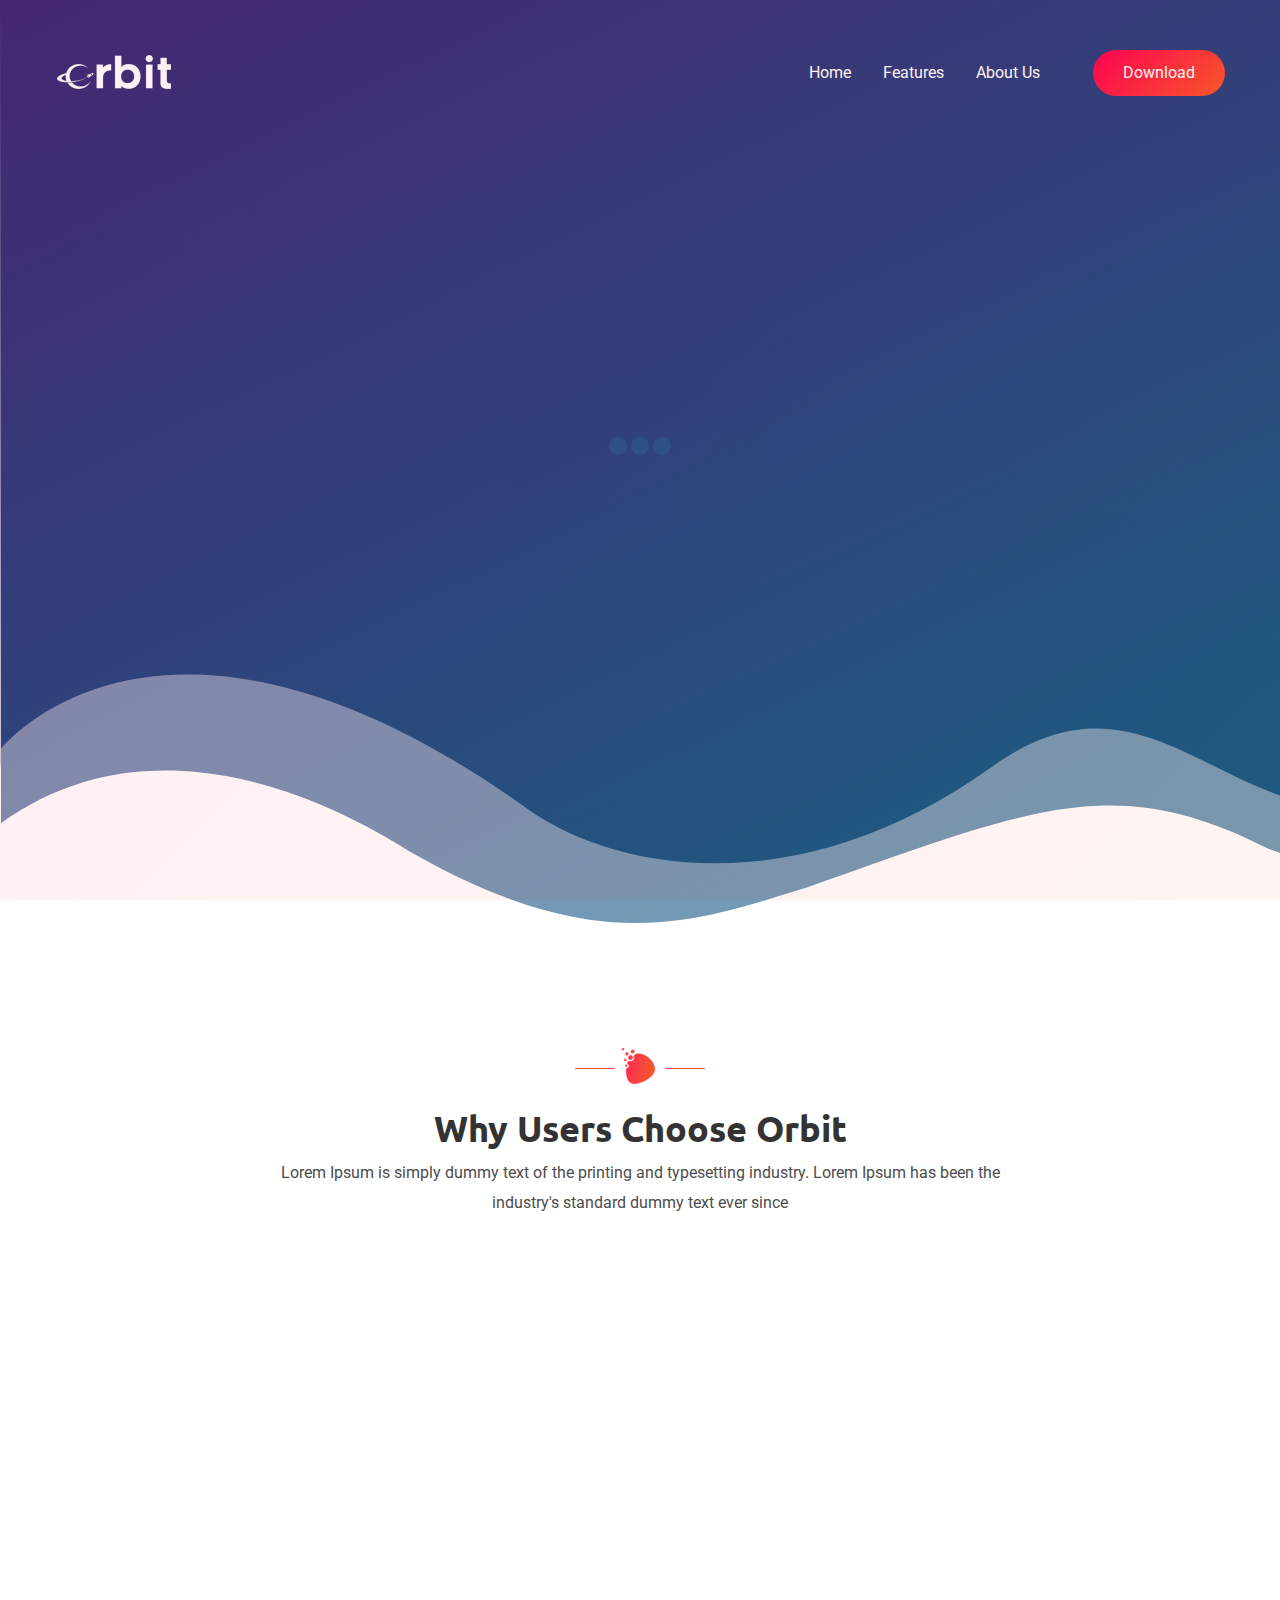
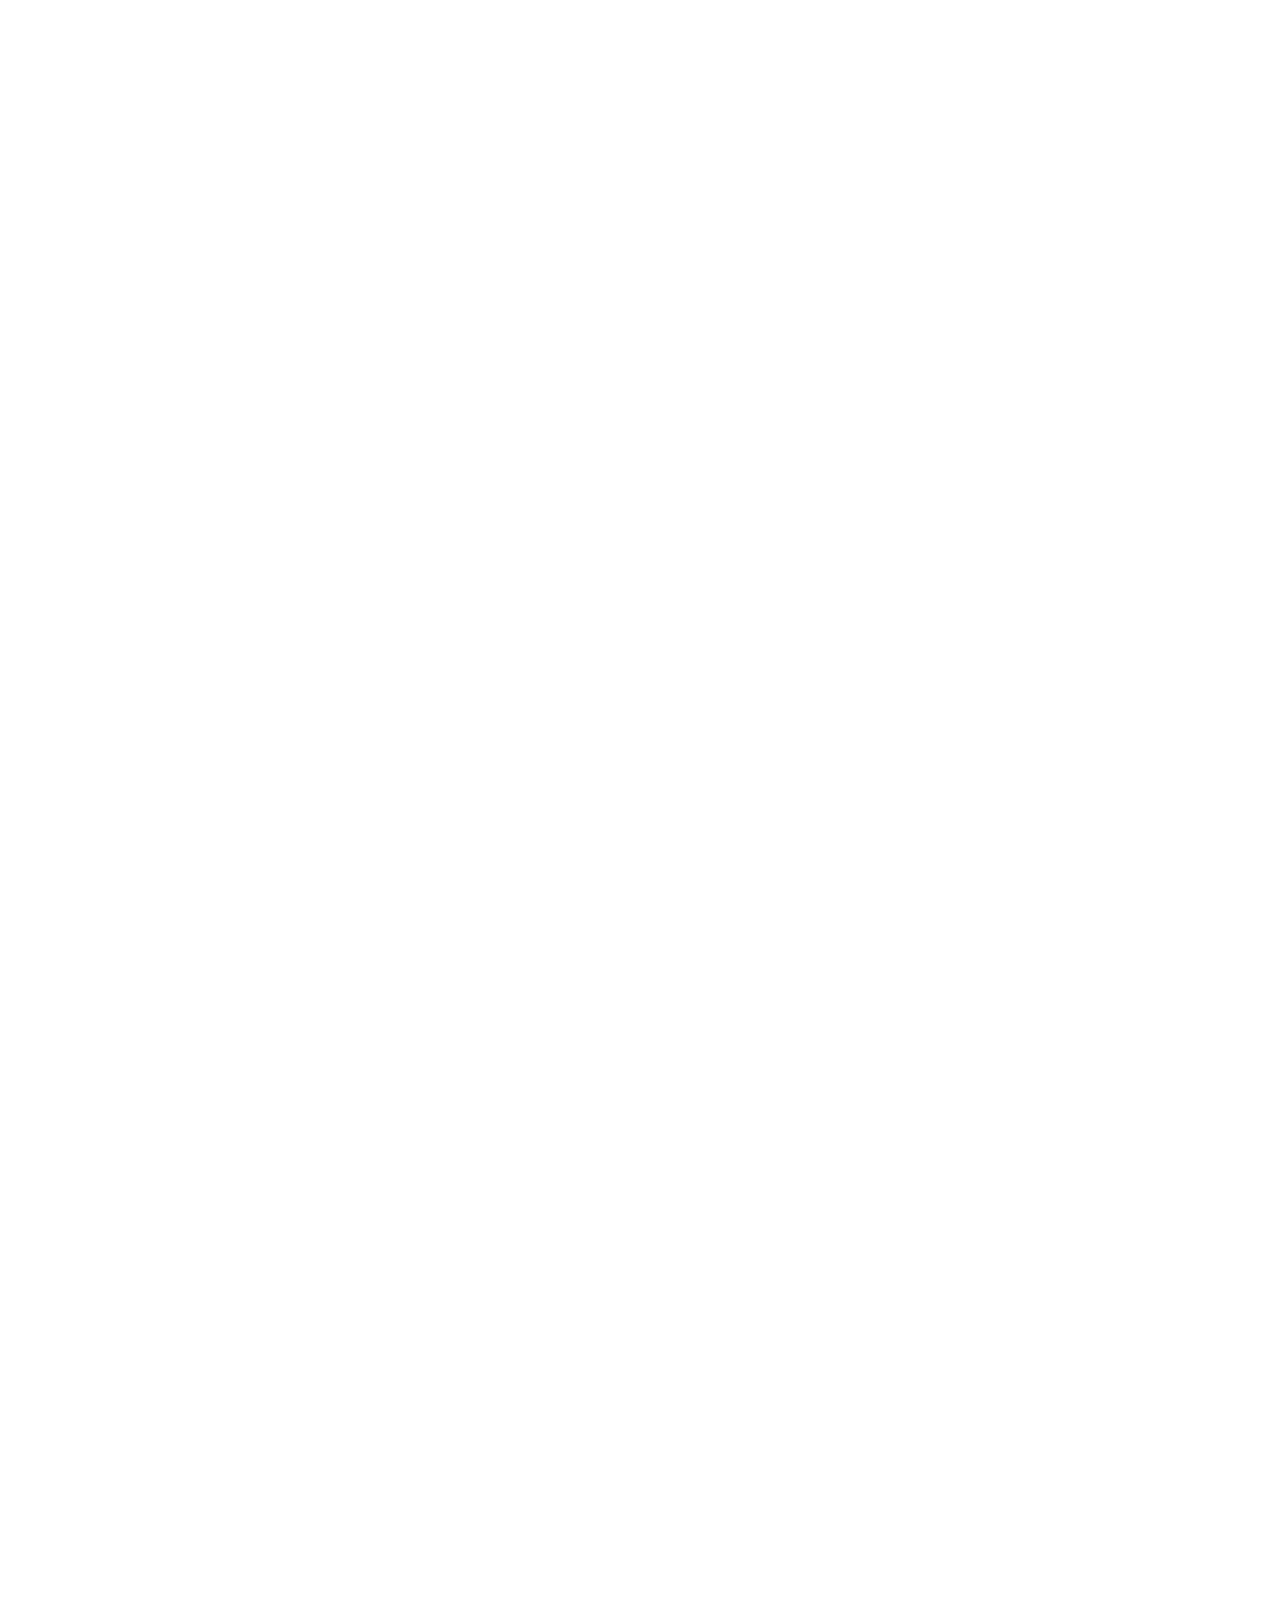
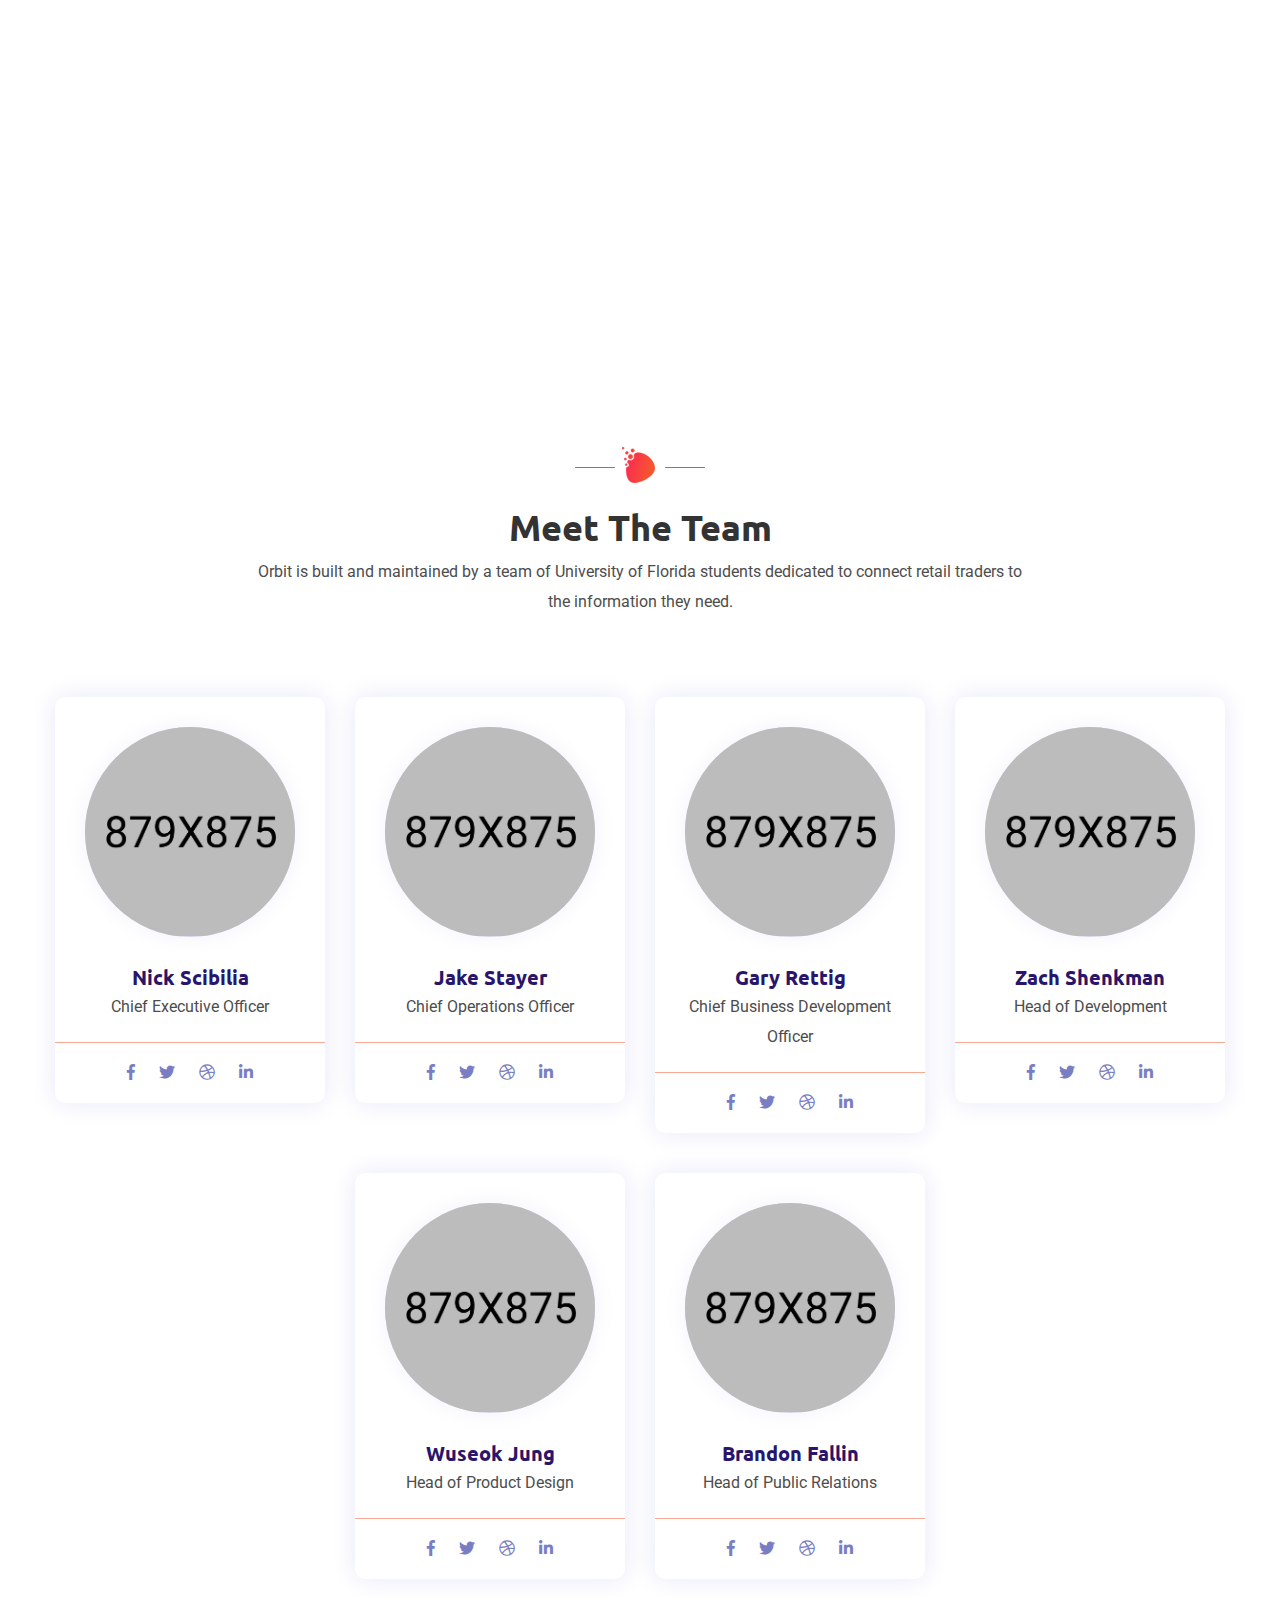
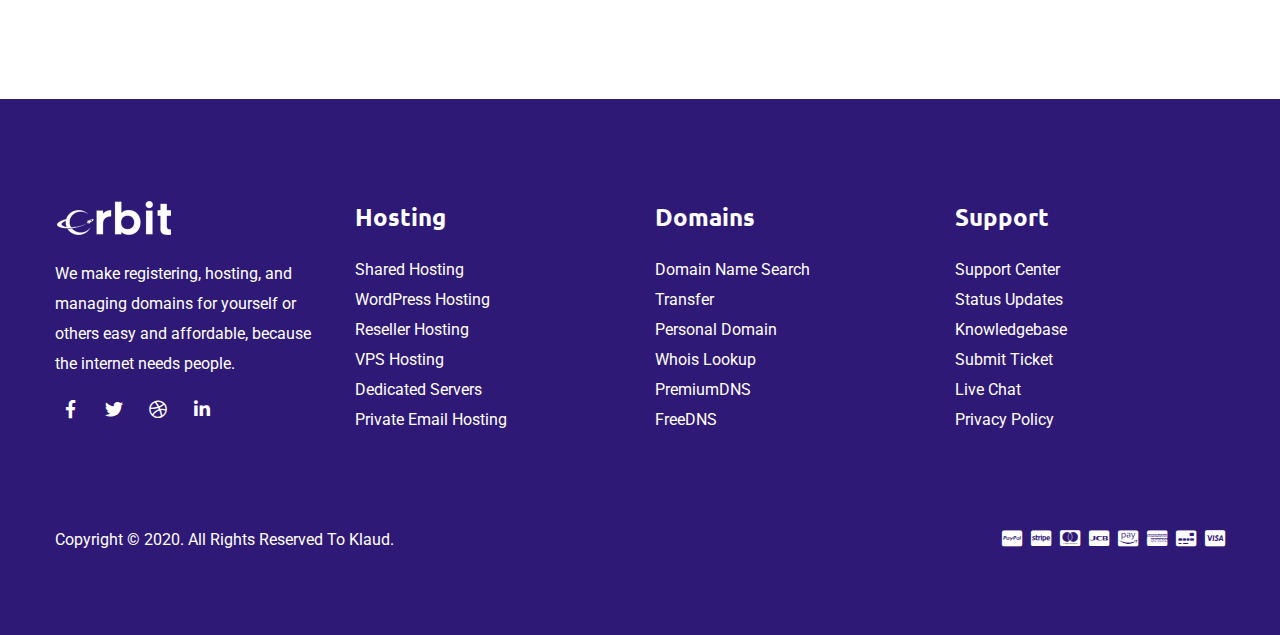
==== commit d2343335: "Updated information" ====
--- a/index-3.html
+++ b/index-3.html
@@ -5,11 +5,11 @@
     <meta charset="UTF-8">
     <meta http-equiv="X-UA-Compatible" content="IE=edge">
     <meta name="viewport" content="width=device-width, initial-scale=1.0">
-    <meta name="author" content="keendevs">   
+    <meta name="author" content="keendevs">
 
     <!-- ======== Page title ============ -->
     <title>Klaud - Web Domain & Hosting HTML5 Template</title>
-    
+
     <!-- ========== Favicon Icon ========== -->
     <link rel="shortcut icon" href="assets/img/favicon.png">
 
@@ -29,9 +29,9 @@
     <!-- slick css file -->
     <link rel="stylesheet" href="assets/css/slick.css">
     <!-- slick css file -->
-    <link rel="stylesheet" href="assets/css/slick-theme.css">   
+    <link rel="stylesheet" href="assets/css/slick-theme.css">
     <!-- meanmenu css file -->
-    <link rel="stylesheet" href="assets/css/meanmenu.min.css">    
+    <link rel="stylesheet" href="assets/css/meanmenu.min.css">
     <!--  owl theme css plugins -->
     <link rel="stylesheet" href="assets/css/owl.theme.css">
     <!--  Bootstrap css plugins -->
@@ -48,7 +48,7 @@
 </head>
 
 <body>
-    
+
     <!-- Preloader -->
     <div class="pre-loader">
         <div class="loader">
@@ -59,12 +59,12 @@
             </div>
         </div>
     </div>
-    
-
-    <!-- 
+
+
+    <!--
     =============================================
         Header Section
-    ============================================== 
+    ==============================================
     -->
     <header class="header-wraper transparent-menu">
         <div class="main-menu">
@@ -73,47 +73,37 @@
                     <div class="col-md-3 col-xl-2 col-lg-2 d-flex col-5">
                         <a class="navbar-brand logo" href="index.html">
                             <img src="assets/img/logo.png" alt="Klaud">
-                        </a>                            
+                        </a>
                     </div>
 
                     <div class="col-xl-7 offset-xl-1 col-lg-7 col-md-7 col-7 pr-0 d-none d-lg-block text-lg-right">
                         <nav id="responsive-menu" class="menu-1">
                             <ul class="menu-items">
-                                <li><a href="#">home</a>
-                                    <ul class="submenu">
-                                        <li><a href="index.html">Home 1</a></li>
-                                        <li><a href="index-2.html">Home 2</a></li>
-                                        <li><a href="index-3.html">Home 3</a></li>
-                                    </ul>
-                                </li>
-                                <li><a href="#feature">Features</a></li>
-                                <li><a href="#price">Pricing</a></li>
-                                <li><a href="#service">Services</a></li>
-                                <li><a href="#faq">FAQ</a></li>
-                                <li><a href="#testimonial">Testimonial</a></li>
-                                <li><a href="#contact">Contact</a></li>
+                                <li><a href="#">Home</a></li>
+                                <li><a href="#features">Features</a></li>
+                                <li><a href="#about">About Us</a></li>
                             </ul>
                         </nav><!-- /.nav -->
                     </div> <!-- /.col-lg-5 col-md-6 -->
 
                     <div class="col-xl-2 col-lg-3 col-5 col-md-8 d-none d-sm-block text-right">
                         <div class="account">
-                            <a href="#" class="theme-btn sign">Sing up <img src="assets/img/sign.png" alt=""></a>
+                            <a href="#" class="theme-btn sign">Download</a>
                         </div>
                     </div>
                     <div class="col-12 d-block d-lg-none">
                         <div class="responsive-menu"></div>
-                    </div>                                               
+                    </div>
                 </div>
             </div>
         </div>
     </header> <!-- Header Section end -->
 
 
-    <!-- 
+    <!--
     ======================================
         Hero Section
-    ====================================== 
+    ======================================
     -->
     <section class="hero-wrapper">
         <div class="single-hero d-flex align-items-center">
@@ -124,8 +114,8 @@
                 <div class="row align-items-center">
                     <div class="col-lg-8 offset-lg-2 col-xl-6 offset-xl-0  col-md-10 offset-md-1 col-12">
                         <div class="hero-contents text-white text-center text-xl-left">
-                            <h2>Find Your Perfect Name Today. Klaud Makes It Fast & Easy.</h2>
-                            <p>Up to 50% Off Domain and Hosting, Starting from $ 2.50/Month <br>Free SSL Certificate,  Money Back Gurantee.</p>
+                            <h2>A new network for retail traders.</h2>
+                            <p>Getting you the news and info you need to make informed trades at your fingertips. Coming to Android and iOS summer 2021.</p>
                         </div>
                         <div class="domain-search-box mt-40">
                             <div class="search-box-inner">
@@ -158,374 +148,18 @@
         </div> <!-- /.single-hero-slide -->
     </section>
 
-
-    <!-- 
-    ======================================
-        Featured Domain Offer Section
-    ====================================== 
+    <!--
+    ======================================
+        Featured Content Block Section
+    ======================================
     -->
-    <section class="featured-domain-offer feature-v3 section-padding" id="feature">
-        <div class="container">
-            <div class="row">
-                <div class="col-xl-2 col-lg-4 col-sm-6 col-12">
-                    <div class="single-domain-name text-center">
-                        <h3>.com</h3>
-                        <span>$10.5</span>
-
-                        <div class="domain-icon">
-                            <img src="assets/img/domain1.png" alt="">
-                        </div>
-                    </div><!-- /.single-domain-name -->
-                </div>
-                <div class="col-xl-2 col-lg-4 col-sm-6 col-12">
-                    <div class="single-domain-name text-center">
-                        <h3>.info</h3>
-                        <span>$4.5</span>
-
-                        <div class="domain-icon">
-                            <img src="assets/img/domain2.png" alt="">
-                        </div>
-                    </div><!-- /.single-domain-name -->
-                </div>
-                <div class="col-xl-2 col-lg-4 col-sm-6 col-12">
-                    <div class="single-domain-name text-center">
-                        <h3>.net</h3>
-                        <span>$6.75</span>
-
-                        <div class="domain-icon">
-                            <img src="assets/img/domain3.png" alt="">
-                        </div>
-                    </div><!-- /.single-domain-name -->
-                </div>
-                <div class="col-xl-2 col-lg-4 col-sm-6 col-12">
-                    <div class="single-domain-name text-center">
-                        <h3>.store</h3>
-                        <span>$11.5</span>
-
-                        <div class="domain-icon">
-                            <img src="assets/img/domain4.png" alt="">
-                        </div>
-                    </div><!-- /.single-domain-name -->
-                </div>
-                <div class="col-xl-2 col-lg-4 col-sm-6 col-12">
-                    <div class="single-domain-name text-center">
-                        <h3>.mobi</h3>
-                        <span>$1.95</span>
-
-                        <div class="domain-icon">
-                            <img src="assets/img/domain5.png" alt="">
-                        </div>
-                    </div><!-- /.single-domain-name -->
-                </div>
-                <div class="col-xl-2 col-lg-4 col-sm-6 col-12">
-                    <div class="single-domain-name text-center">
-                        <h3>.biz</h3>
-                        <span>$5.5</span>
-
-                        <div class="domain-icon">
-                            <img src="assets/img/domain6.png" alt="">
-                        </div>
-                    </div><!-- /.single-domain-name -->
-                </div>
-            </div>
-        </div>
-    </section>
-
-
-    <!-- 
-    ======================================
-        Price Section
-    ====================================== 
-    -->
-    <section class="package-items-wrap section-padding pt-0 mbm-20" id="price">
+    <section class="content-block-wrap section-padding pb-130" id="features">
         <div class="container">
             <div class="row">
                 <div class="col-lg-8 col-md-10 col-12 offset-lg-2 offset-md-1">
                     <div class="section-title text-center">
                         <span></span>
-                        <h2>Choose the best hosting plan</h2>
-                        <p>Lorem Ipsum is simply dummy text of the printing and typesetting industry. Lorem Ipsum has been the industry's standard dummy text ever since</p>
-                    </div> <!-- /.section-title -->
-                </div>
-            </div> <!-- /.row -->
-
-            <div class="row">
-                <div class="col-12 col-lg-12 text-center">
-                    <div class="package-control mb40">
-                        <ul class="nav nav-pills">
-                            <li class="active">
-                                <a data-toggle="pill" href="#month">Monthly</a>
-                            </li>
-                            <li>
-                                <a data-toggle="pill" href="#year">Yearly</a>
-                            </li>
-                        </ul>
-                    </div>
-                </div> <!-- /.col-12 col-lg-12 -->
-                
-                <div class="col-12 col-lg-12">
-                    <div class="tab-content">
-                        <div id="month" class="tab-pane in active">
-                            <div class="row">
-                                <div class="col-xl-4 col-md-6 col-sm-12 col-12">
-                                    <div class="single-package" data-aos="fade-up" data-aos-duration="1000">
-                                        <div class="package-shape" data-background="assets/img/p1.svg"></div>
-                                        <div class="package-name text-center">
-
-                                            <h3>Free Trial</h3>
-                                        </div>
-                                        <div class="package-features-price">
-                                            <div class="price text-center">
-                                                <span>0.00</span>
-                                            </div>
-
-                                            <ul>
-                                                <li><i class="fal fa-check-circle"></i>10GB Storage Space</li>
-                                                <li><i class="fal fa-check-circle"></i>50GB Bandwidth</li>
-                                                <li><i class="fal fa-check-circle"></i>10 Free Sub-Domains</li>
-                                                <li class="del"><i class="fal fa-times-circle"></i>100 E-mail Accounts</li>
-                                                <li class="del"><i class="fal fa-times-circle"></i>Control Panel & FTP</li>
-                                                <li class="del"><i class="fal fa-times-circle"></i>Unlimited Support</li>
-                                            </ul>
-                                        </div>
-                                        <div class="package-btn">
-                                            <a href="#">try now</a>
-                                        </div>
-                                    </div> <!-- /.single-package -->
-                                </div> <!-- /.col-xl-4 col-md-6 col-sm-12 col-12 -->
-
-                                <div class="col-xl-4 col-md-6 col-sm-12 col-12">
-                                    <div class="single-package active">
-                                        <div class="package-shape" data-background="assets/img/p2.svg"></div>
-                                        <div class="package-name text-center">
-                                            <h3>Startup</h3>
-                                        </div>
-                                        <div class="package-features-price">
-                                            <div class="price text-center">
-                                                <span>10.00</span>
-                                            </div>
-
-                                            <ul>
-                                                <li><i class="fal fa-check-circle"></i>10GB Storage Space</li>
-                                                <li><i class="fal fa-check-circle"></i>50GB Bandwidth</li>
-                                                <li><i class="fal fa-check-circle"></i>10 Free Sub-Domains</li>
-                                                <li><i class="fal fa-check-circle"></i>100 E-mail Accounts</li>
-                                                <li class="del"><i class="fal fa-times-circle"></i>Control Panel & FTP</li>
-                                                <li class="del"><i class="fal fa-times-circle"></i>Unlimited Support</li>
-                                            </ul>
-                                        </div>
-                                        <div class="package-btn">
-                                            <a href="#">try now</a>
-                                        </div>
-                                    </div> <!-- /.single-package -->
-                                </div> <!-- /.col-xl-4 col-md-6 col-sm-12 col-12 -->
-
-                                <div class="col-xl-4 col-md-6 col-sm-12 col-12">
-                                    <div class="single-package" data-aos="fade-up" data-aos-duration="1000">
-                                        <div class="package-shape" data-background="assets/img/p3.svg"></div>
-                                        <div class="package-name text-center">
-                                            <h3>Premium</h3>
-                                        </div>
-                                        <div class="package-features-price">
-                                            <div class="price text-center">
-                                                <span>89.00</span>
-                                            </div>
-
-                                            <ul>
-                                                <li><i class="fal fa-check-circle"></i>10GB Storage Space</li>
-                                                <li><i class="fal fa-check-circle"></i>50GB Bandwidth</li>
-                                                <li><i class="fal fa-check-circle"></i>10 Free Sub-Domains</li>
-                                                <li><i class="fal fa-check-circle"></i>100 E-mail Accounts</li>
-                                                <li><i class="fal fa-check-circle"></i>Control Panel & FTP</li>
-                                                <li><i class="fal fa-times-circle"></i>Unlimited Support</li>
-                                            </ul>
-                                        </div>
-                                        <div class="package-btn price-btn3">
-                                            <a href="#">try now</a>
-                                        </div>
-                                    </div> <!-- /.single-package -->
-                                </div> <!-- /.col-xl-4 col-md-6 col-sm-12 col-12 -->
-                            </div>
-                        </div>
-
-                        <div id="year" class="tab-pane">
-                            <div class="row">
-                                <div class="col-xl-4 col-md-6 col-sm-12 col-12">
-                                    <div class="single-package" data-aos="zoom-in" data-aos-duration="1000">
-                                        <div class="package-shape" data-background="assets/img/p1.svg"></div>
-                                        <div class="package-name text-center">
-                                            <h3>Free Trial</h3>
-                                        </div>
-                                        <div class="package-features-price">
-                                            <div class="price text-center">
-                                                <span>0.00</span>
-                                            </div>
-
-                                            <ul>
-                                                <li><i class="fal fa-check-circle"></i>10GB Storage Space</li>
-                                                <li><i class="fal fa-check-circle"></i>50GB Bandwidth</li>
-                                                <li><i class="fal fa-check-circle"></i>10 Free Sub-Domains</li>
-                                                <li class="del"><i class="fal fa-times-circle"></i>100 E-mail Accounts</li>
-                                                <li class="del"><i class="fal fa-times-circle"></i>Control Panel & FTP</li>
-                                                <li class="del"><i class="fal fa-times-circle"></i>Unlimited Support</li>
-                                            </ul>
-                                        </div>
-                                        <div class="package-btn">
-                                            <a href="#">try now</a>
-                                        </div>
-                                    </div> <!-- /.single-package -->
-                                </div> <!-- /.col-xl-4 col-md-6 col-sm-12 col-12 -->
-
-                                <div class="col-xl-4 col-md-6 col-sm-12 col-12">
-                                    <div class="single-package active" >
-                                        <div class="package-shape" data-background="assets/img/p2.svg"></div>
-                                        <div class="package-name text-center">
-                                            <h3>Startup</h3>
-                                        </div>
-                                        <div class="package-features-price">
-                                            <div class="price text-center">
-                                                <span>40.00</span>
-                                            </div>
-
-                                            <ul>
-                                                <li><i class="fal fa-check-circle"></i>10GB Storage Space</li>
-                                                <li><i class="fal fa-check-circle"></i>50GB Bandwidth</li>
-                                                <li><i class="fal fa-check-circle"></i>10 Free Sub-Domains</li>
-                                                <li><i class="fal fa-check-circle"></i>100 E-mail Accounts</li>
-                                                <li class="del"><i class="fal fa-times-circle"></i>Control Panel & FTP</li>
-                                                <li class="del"><i class="fal fa-times-circle"></i>Unlimited Support</li>
-                                            </ul>
-                                        </div>
-                                        <div class="package-btn">
-                                            <a href="#">try now</a>
-                                        </div>
-                                    </div> <!-- /.single-package -->
-                                </div> <!-- /.col-xl-4 col-md-6 col-sm-12 col-12 -->
-
-                                <div class="col-xl-4 col-md-6 col-sm-12 col-12">
-                                    <div class="single-package" data-aos="fade-up" data-aos-delay="100" data-aos-duration="1000">
-                                        <div class="package-shape" data-background="assets/img/p3.svg"></div>
-                                        <div class="package-name text-center">
-                                            <h3>Premium</h3>
-                                        </div>
-                                        <div class="package-features-price">
-                                            <div class="price text-center">
-                                                <span>99.00</span>
-                                            </div>
-
-                                            <ul>
-                                                <li><i class="fal fa-check-circle"></i>10GB Storage Space</li>
-                                                <li><i class="fal fa-check-circle"></i>50GB Bandwidth</li>
-                                                <li><i class="fal fa-check-circle"></i>10 Free Sub-Domains</li>
-                                                <li><i class="fal fa-check-circle"></i>100 E-mail Accounts</li>
-                                                <li><i class="fal fa-check-circle"></i>Control Panel & FTP</li>
-                                                <li class="del"><i class="fal fa-times-circle"></i>Unlimited Support</li>
-                                            </ul>
-                                        </div>
-                                        <div class="package-btn price-btn3">
-                                            <a href="#">try now</a>
-                                        </div>
-                                    </div> <!-- /.single-package -->
-                                </div> <!-- /.col-xl-4 col-md-6 col-sm-12 col-12 -->
-                            </div>
-
-                        </div>
-                    </div>
-                </div>
-            </div>
-        </div>
-    </section>
-
-
-    <!-- 
-    ======================================
-        Service Section
-    ====================================== 
-    -->
-    <section class="services-wrap service-three section-padding" id="service">
-        <div class="container">
-            <div class="row">
-                <div class="col-lg-8 col-md-10 col-12 offset-lg-2 offset-md-1">
-                    <div class="section-title text-center text-white">
-                        <span></span>
-                        <h2>The latest hosting server technology</h2>
-                        <p>Lorem Ipsum is simply dummy text of the printing and typesetting industry. Lorem Ipsum has been the industry's standard dummy text ever since</p>
-                    </div> <!-- /.section-title -->
-                </div>
-            </div> <!-- /.row -->
-
-            <div class="row">
-                <div class="col-lg-4 col-md-6 col-12">
-                    <div class="service-box-2 servicev3"  data-aos="zoom-in" data-aos-duration="1000">
-                        <div class="service-icon">
-                            <img src="assets/img/services/feasy.png" alt="">
-                        </div>
-                        <h4>Easy to Setup</h4>
-                        <p>Lorem Ipsum is simply dummy and typesetting industry.</p>
-                    </div>
-                </div> <!-- /.service-box-2 servicev3 -->
-                <div class="col-lg-4 col-md-6 col-12">
-                    <div class="service-box-2 servicev3"  data-aos="zoom-in" data-aos-delay="50" data-aos-duration="1000">
-                        <div class="service-icon">
-                            <img src="assets/img/services/ffast.png" alt="">
-                        </div>
-                        <h4>Fast Performance</h4>
-                        <p>Lorem Ipsum is simply dummy and typesetting industry.</p>
-                    </div>
-                </div> <!-- /.service-box-2 servicev3 -->
-                <div class="col-lg-4 col-md-6 col-12">
-                    <div class="service-box-2 servicev3" data-aos="zoom-in" data-aos-delay="100" data-aos-duration="1000">
-                        <div class="service-icon">
-                            <img src="assets/img/services/fpp.png" alt="">
-                        </div>
-                        <h4>Privacy Protected</h4>
-                        <p>Lorem Ipsum is simply dummy and typesetting industry.</p>
-                    </div>
-                </div> <!-- /.service-box-2 servicev3 -->
-                <div class="col-lg-4 col-md-6 col-12">
-                    <div class="service-box-2 servicev3" data-aos="zoom-in" data-aos-duration="1000">
-                        <div class="service-icon">
-                            <img src="assets/img/services/fback.png" alt="">
-                        </div>
-                        <h4>Monthly Backup</h4>
-                        <p>Lorem Ipsum is simply dummy and typesetting industry.</p>
-                    </div>
-                </div> <!-- /.service-box-2 servicev3 -->
-                <div class="col-lg-4 col-md-6 col-12">
-                    <div class="service-box-2 servicev3" data-aos="zoom-in" data-aos-delay="100" data-aos-duration="1000">
-                        <div class="service-icon">
-                            <img src="assets/img/services/fssl.png" alt="">
-                        </div>
-                        <h4>Free SSL Certificate</h4>
-                        <p>Lorem Ipsum is simply dummy and typesetting industry.</p>
-                    </div>
-                </div> <!-- /.service-box-2 servicev3 -->
-                <div class="col-lg-4 col-md-6 col-12">
-                    <div class="service-box-2 servicev3" data-aos="zoom-in" data-aos-delay="150" data-aos-duration="1000">
-                        <div class="service-icon">
-                            <img src="assets/img/services/fdata.png" alt="">
-                        </div>
-                        <h4>Unlimited Database</h4>
-                        <p>Lorem Ipsum is simply dummy and typesetting industry.</p>
-                    </div>
-                </div> <!-- /.single-service-box -->
-            </div>
-        </div>
-    </section>
-
-
-    <!-- 
-    ======================================
-        Featured Content Block Section
-    ====================================== 
-    -->
-    <section class="content-block-wrap section-padding pb-130">
-        <div class="container">
-            <div class="row">
-                <div class="col-lg-8 col-md-10 col-12 offset-lg-2 offset-md-1">
-                    <div class="section-title text-center">
-                        <span></span>
-                        <h2>Why they choose keenhost</h2>
+                        <h2>Why Users Choose Orbit</h2>
                         <p>Lorem Ipsum is simply dummy text of the printing and typesetting industry. Lorem Ipsum has been the industry's standard dummy text ever since</p>
                     </div> <!-- /.section-title -->
                 </div>
@@ -635,196 +269,19 @@
         </div>
     </section>
 
-    <!-- 
-    ======================================
-        Testimonial Section
-    ====================================== 
+    <!--
+    ======================================
+        Out Team Section
+    ======================================
     -->
-    <section class="testimonail-wrap section-padding" id="testimonial">
-        <div class="testimonial-bg" data-background="assets/img/bgshape.svg">            
-        </div> <!-- /.testimonial-bg -->   
-
-        <div class="container">
-            <div class="row">
-                <div class="col-lg-8 col-md-10 col-12 offset-lg-2 offset-md-1">
-                    <div class="section-title text-center text-white">
-                        <span></span>
-                        <h2>Happy testimonials</h2>
-                        <p>Lorem Ipsum is simply dummy text of the printing and typesetting industry. Lorem Ipsum has been the industry's standard dummy text ever since</p>
-                    </div> <!-- /.section-title -->
-                </div>
-            </div> <!-- /.row -->
-
-            <div class="row">
-                <div class="col-lg-12 col-12">
-                    <div class="testimonial-list">
-                        
-                        <div class="single-testimonial">
-                            <div class="client-img">
-                                <img src="assets/img/client/1.jpg" alt="">
-                            </div>
-                            <div class="client-info">
-                                <h4>Mary W. Pollack</h4>
-                                <p>CEO at <span>apple.com</span></p>
-                            </div>
-                            <p>Contrary to popular belief, Lorem Ipsum is not simply random text. It has roots in a piece of classical Latin literature from 45 BC, making it over 2000 years old. Richard McClintock, a Latin professor at Hampden-Sydney College in Virginia</p>
-                        </div> <!-- /.single-testimonial -->
-                        
-                        <div class="single-testimonial">
-                            <div class="client-img">
-                                <img src="assets/img/client/2.jpg" alt="">
-                            </div>
-                            <div class="client-info">
-                                <h4>Clemencia Compton</h4>
-                                <p>HR at <span>keendevs.com</span></p>
-                            </div>
-                            <p>Contrary to popular belief, Lorem Ipsum is not simply random text. It has roots in a piece of classical Latin literature from 45 BC, making it over 2000 years old. Richard McClintock, a Latin professor at Hampden-Sydney College in Virginia</p>
-                        </div> <!-- /.single-testimonial -->
-                        
-                        
-                        <div class="single-testimonial">
-                            <div class="client-img">
-                                <img src="assets/img/client/3.jpg" alt="">
-                            </div>
-                            <div class="client-info">
-                                <h4>Robert Pollack</h4>
-                                <p>CEO at <span>keendevs</span></p>
-                            </div>
-                            <p>Contrary to popular belief, Lorem Ipsum is not simply random text. It has roots in a piece of classical Latin literature from 45 BC, making it over 2000 years old. Richard McClintock, a Latin professor at Hampden-Sydney College in Virginia</p>
-                        </div> <!-- /.single-testimonial -->
-                        
-                        
-                        <div class="single-testimonial">
-                            <div class="client-img">
-                                <img src="assets/img/client/1.jpg" alt="">
-                            </div>
-                            <div class="client-info">
-                                <h4>Azizul Haque</h4>
-                                <p>CEO at <span>keendevs.com</span></p>
-                            </div>
-                            <p>Contrary to popular belief, Lorem Ipsum is not simply random text. It has roots in a piece of classical Latin literature from 45 BC, making it over 2000 years old. Richard McClintock, a Latin professor at Hampden-Sydney College in Virginia</p>
-                        </div> <!-- /.single-testimonial -->
-                        
-                        <div class="single-testimonial">
-                            <div class="client-img">
-                                <img src="assets/img/client/4.jpg" alt="">
-                            </div>
-                            <div class="client-info">
-                                <h4>Michael Jone</h4>
-                                <p>CEO at <span>envato</span></p>
-                            </div>
-                            <p>Contrary to popular belief, Lorem Ipsum is not simply random text. It has roots in a piece of classical Latin literature from 45 BC, making it over 2000 years old. Richard McClintock, a Latin professor at Hampden-Sydney College in Virginia</p>
-                        </div> <!-- /.single-testimonial -->
-
-
-                    </div> <!-- /.testimonial-list -->
-                </div>    
-            </div>
-
-        </div>
-    </section>
-
-
-    <!-- 
-    ======================================
-        faq Section
-    ====================================== 
-    -->
-    <section class="faq-wrap section-padding" id="faq">
+    <section class="out-tem-wrap section-padding pt-0" id="about">
         <div class="container">
             <div class="row">
                 <div class="col-lg-8 col-md-10 col-12 offset-lg-2 offset-md-1">
                     <div class="section-title text-center">
                         <span></span>
-                        <h2>Frequently asked questions</h2>
-                        <p>WHO? HOW? WHY? To get answers for more questions, visit our <span>documentation</span> or <span>contact us page</span>.</p>
-                    </div> <!-- /.section-title -->
-                </div>
-            </div> <!-- /.row -->
-
-            <div class="row">
-                <div class="col-md-12 col-md-12">
-                    <div class="accordion-wrap" id="accordion">
-                        <div class="card cbg">
-                            <span></span>
-                            <div class="card-header" id="headingOne">
-                                <h2 class="mb-0">
-                                    <button class="btn btn-link" type="button" data-toggle="collapse" data-target="#collapseOne" aria-expanded="true" aria-controls="collapseOne">
-                                      What is Klaud hosting?
-                                    </button>
-                                </h2>
-                            </div>
-
-                            <div id="collapseOne" class="collapse show" data-parent="#accordion">
-                                <div class="card-body">
-                                    Klaud hosting is a hosting service for WordPress sites, which comes with an easy 1-click installation of WordPress and Elementor. It offers a fast, reliable and secure hosting environment for WordPress websites.
-                                </div>
-                            </div>
-                        </div> <!-- /.card -->
-                        <div class="card">
-                            <span></span>
-                            <div class="card-header" id="headingTwo">
-                                <h2 class="mb-0">
-                                    <button class="btn btn-link collapsed" type="button" data-toggle="collapse" data-target="#collapseTwo" aria-expanded="false" aria-controls="collapseTwo">
-                                      Why Choose Klaud hosting?
-                                    </button>
-                                </h2>
-                            </div>
-                            <div id="collapseTwo" class="collapse" data-parent="#accordion">
-                                <div class="card-body">
-                                    Klaud hosting is a hosting service for WordPress sites, which comes with an easy 1-click installation of WordPress and Elementor. It offers a fast, reliable and secure hosting environment for WordPress websites.
-                                </div>
-                            </div>
-                        </div>
-                        <div class="card">
-                            <span></span>
-                            <div class="card-header" id="headingThree">
-                                <h2 class="mb-0">
-                                    <button class="btn btn-link collapsed" type="button" data-toggle="collapse" data-target="#collapseThree" aria-expanded="false" aria-controls="collapseThree">
-                                      Is This an Affiliate Program?
-                                    </button>
-                                </h2>
-                            </div>
-                            <div id="collapseThree" class="collapse" data-parent="#accordion">
-                                <div class="card-body">
-                                    Anim pariatur cliche reprehenderit, enim eiusmod high life accusamus terry richardson ad squid. 3 wolf moon officia aute, non cupidatat skateboard dolor brunch. Food truck quinoa nesciunt laborum eiusmod. Brunch denim aesthetic them accusamus labore sustainable VHS.
-                                </div>
-                            </div>
-                        </div>
-                        <div class="card">
-                            <span></span>
-                            <div class="card-header" id="headingFour">
-                                <h2 class="mb-0">
-                                    <button class="btn btn-link collapsed" type="button" data-toggle="collapse" data-target="#collapseFour" aria-expanded="false" aria-controls="collapseFour">
-                                      What if I am having problems with hosting?
-                                    </button>
-                                </h2>
-                            </div>
-                            <div id="collapseFour" class="collapse" data-parent="#accordion">
-                                <div class="card-body">
-                                    Anim pariatur cliche reprehenderit, enim eiusmod high life accusamus terry richardson ad squid. 3 wolf moon officia aute, non cupidatat skateboard dolor brunch. Food truck quinoa nesciunt laborum eiusmod. Brunch denim aesthetic them accusamus labore sustainable VHS.
-                                </div>
-                            </div>
-                        </div>
-                    </div>                 
-                </div>
-            </div>
-        </div>
-    </section>
-
-    <!-- 
-    ======================================
-        Out Team Section
-    ====================================== 
-    -->
-    <section class="out-tem-wrap section-padding pt-0">
-        <div class="container">
-            <div class="row">
-                <div class="col-lg-8 col-md-10 col-12 offset-lg-2 offset-md-1">
-                    <div class="section-title text-center">
-                        <span></span>
-                        <h2>Meet the Awesome team</h2>
-                        <p>Lorem Ipsum is simply dummy text of the printing and typesetting industry.</p>
+                        <h2>Meet the Team</h2>
+                        <p>Orbit is built and maintained by a team of University of Florida students dedicated to connect retail traders to the information they need.</p>
                     </div> <!-- /.section-title -->
                 </div>
             </div> <!-- /.row -->
@@ -837,8 +294,8 @@
                                 <img src="assets/img/1.jpg" alt="">
                             </div>
                             <div class="member-info">
-                                <h4>Jennifer Ikra</h4>
-                                <span>Head of Idea</span>
+                                <h4>Nick Scibilia</h4>
+                                <span>Chief Executive Officer</span>
                             </div>
                         </div>
                         <div class="social-profile-links">
@@ -850,14 +307,14 @@
                     </div>
                 </div> <!-- /.single-team-member -->
                 <div class="col-md-6 col-xl-3 col-sm-12 col-12">
-                    <div class="single-team-member text-center active">
+                    <div class="single-team-member text-center">
                         <div class="member">
                             <div class="member-img">
                                 <img src="assets/img/2.jpg" alt="">
                             </div>
                             <div class="member-info">
-                                <h4>Azizul Haque</h4>
-                                <span>CEO and Founder</span>
+                                <h4>Jake Stayer</h4>
+                                <span>Chief Operations Officer</span>
                             </div>
                         </div>
                         <div class="social-profile-links">
@@ -875,8 +332,8 @@
                                 <img src="assets/img/3.jpg" alt="">
                             </div>
                             <div class="member-info">
-                                <h4>Jennifer Dumas</h4>
-                                <span>UI/UX Designer</span>
+                                <h4>Gary Rettig</h4>
+                                <span>Chief Business Development Officer</span>
                             </div>
                         </div>
                         <div class="social-profile-links">
@@ -894,8 +351,8 @@
                                 <img src="assets/img/4.jpg" alt="">
                             </div>
                             <div class="member-info">
-                                <h4>Nuorin Janu</h4>
-                                <span>Full Statck Dev</span>
+                                <h4>Zach Shenkman</h4>
+                                <span>Head of Development</span>
                             </div>
                         </div>
                         <div class="social-profile-links">
@@ -906,169 +363,58 @@
                         </div>
                     </div>
                 </div> <!-- /.single-team-member -->
+
+                <div class="col-md-6 col-xl-3 col-sm-12 col-12">
+
+                </div> <!-- /.single-team-member -->
+
+                <div class="col-md-6 col-xl-3 col-sm-12 col-12">
+                    <div class="single-team-member text-center">
+                        <div class="member">
+                            <div class="member-img">
+                                <img src="assets/img/4.jpg" alt="">
+                            </div>
+                            <div class="member-info">
+                                <h4>Wuseok Jung</h4>
+                                <span>Head of Product Design</span>
+                            </div>
+                        </div>
+                        <div class="social-profile-links">
+                            <a href="#"><i class="fab fa-facebook-f"></i></a>
+                            <a href="#"><i class="fab fa-twitter"></i></a>
+                            <a href="#"><i class="fab fa-dribbble"></i></a>
+                            <a href="#"><i class="fab fa-linkedin-in"></i></a>
+                        </div>
+                    </div>
+                </div> <!-- /.single-team-member -->
+
+                <div class="col-md-6 col-xl-3 col-sm-12 col-12">
+                    <div class="single-team-member text-center">
+                        <div class="member">
+                            <div class="member-img">
+                                <img src="assets/img/4.jpg" alt="">
+                            </div>
+                            <div class="member-info">
+                                <h4>Brandon Fallin</h4>
+                                <span>Head of Public Relations</span>
+                            </div>
+                        </div>
+                        <div class="social-profile-links">
+                            <a href="#"><i class="fab fa-facebook-f"></i></a>
+                            <a href="#"><i class="fab fa-twitter"></i></a>
+                            <a href="#"><i class="fab fa-dribbble"></i></a>
+                            <a href="#"><i class="fab fa-linkedin-in"></i></a>
+                        </div>
+                    </div>
+                </div> <!-- /.single-team-member -->
             </div>
         </div>
     </section>
 
-    <!-- 
-    ======================================
-        Contact Us Section
-    ====================================== 
-    -->
-    <section class="contact-us-wrap section-padding contact-v3">
-        <div class="container">
-            <div class="row">
-                <div class="col-lg-8 col-md-10 col-12 offset-lg-2 offset-md-1">
-                    <div class="section-title text-center text-white">
-                        <span></span>
-                        <h2>Drop us as a message</h2>
-                        <p>Lorem Ipsum is simply dummy text of the printing and typesetting industry.</p>
-                    </div> <!-- /.section-title -->
-                </div>
-            </div> <!-- /.row -->
-
-            <div class="row" id="contact">
-                <div class="col-md-12 col-lg-6 col-12">
-                    <div class="form-wrap">
-                        <form action="mail.php" class="row" id="contact-form" method="POST">
-                            <div class="col-12">
-                                <div class="single-input">
-                                    <input type="text" id="fname" name="fullname" placeholder="Full name">
-                                </div>
-                            </div> <!-- /.single-input -->
-                            <div class="col-12">
-                                <div class="single-input">
-                                    <input type="text" id="email" name="email" placeholder="Your mail">
-                                </div>
-
-                                <div class="single-input">
-                                    <input type="text" id="subject" name="subject" placeholder="Subject">
-                                </div>                        
-                            </div> <!-- /.single-input -->
-                            <div class="col-12">
-                                <div class="single-input">
-                                    <textarea name="message" id="message" placeholder="message"></textarea>
-                                </div>
-                            </div> <!-- /.single-input -->
-                            <div class="col-12 col-lg-12 mt-40">
-                                <button type="submit" class="theme-btn f3">Submit</button>
-                            </div>
-                        </form>
-                    </div>
-                </div> <!-- /.col-md-12 col-lg-6 col-12 -->
-
-                <div class="col-md-12 col-lg-5 offset-lg-1 col-12 get-contact text-white">
-                    <h4>Get Instand Reply</h4>
-                    <div class="row">
-                        <div class="single-contact-info col-sm-6 col-12">
-                            <div class="contact-icon">
-                               <i class="far fa-envelope-open-text"></i>
-                            </div>
-                            <div class="contact-info">
-                                <p>hello@klaud.com</p>
-                                <p>klaud@gmail.com</p>
-                            </div>
-                        </div> <!-- /.single-contact-info -->
-                        <div class="single-contact-info col-sm-6 col-12">
-                            <div class="contact-icon">
-                                <i class="fal fa-headphones-alt"></i>
-                            </div>
-                            <div class="contact-info">
-                                <p>714-203-7976</p>
-                                <p>413-223-1643</p>
-                            </div>
-                        </div> <!-- /.single-contact-info -->
-                    </div>
-                    <div class="google-map">
-                        <div id="map">
-                            <iframe src="https://www.google.com/maps/embed?pb=!1m18!1m12!1m3!1d1874.0774321858544!2d144.9559703030299!3d-37.81791939138788!2m3!1f0!2f0!3f0!3m2!1i1024!2i768!4f13.1!3m3!1m2!1s0x6ad65d4c2b349649%3A0xb6899234e561db11!2sEnvato!5e0!3m2!1sen!2sbd!4v1578995589770!5m2!1sen!2sbd" allowfullscreen=""></iframe>
-                        </div>
-                    </div>
-                </div> <!-- /.col-md-12 col-lg-6 col-12 -->
-            </div>
-        </div>        
-    </section>
-
-    <!-- 
-    ======================================
-        Brand Logo Section
-    ====================================== 
-    -->
-    <section class="brand-logo-wrap section-padding">
-        <div class="container">
-            <div class="row">
-                <div class="col-lg-8 col-md-10 col-12 offset-lg-2 offset-md-1">
-                    <div class="section-title text-center">
-                        <span></span>
-                        <h2>Trusted by 125 000+ customers worldwide</h2>
-                    </div> <!-- /.section-title -->
-                </div>
-            </div> <!-- /.row -->
-
-            <div class="row">
-                <div class="col-12 text-center">
-                    <div class="brand-cat-a d-md-flex justify-content-lg-between ">
-                        <div class="single-brand">
-                            <img src="assets/img/brand/1.png" alt="">
-                        </div> <!-- /.single-brand -->
-                        <div class="single-brand">
-                            <img src="assets/img/brand/2.png" alt="">
-                        </div> <!-- /.single-brand -->
-                        <div class="single-brand">
-                            <img src="assets/img/brand/3.png" alt="">
-                        </div> <!-- /.single-brand -->
-                        <div class="single-brand">
-                            <img src="assets/img/brand/4.png" alt="">
-                        </div> <!-- /.single-brand -->
-                        <div class="single-brand">
-                            <img src="assets/img/brand/5.png" alt="">
-                        </div> <!-- /.single-brand -->
-                    </div>
-
-                    <div class="brand-cat-b d-md-flex justify-content-lg-around">
-                        <div class="single-brand">
-                            <img src="assets/img/brand/6.png" alt="">
-                        </div> <!-- /.single-brand -->
-                        <div class="single-brand">
-                            <img src="assets/img/brand/7.png" alt="">
-                        </div> <!-- /.single-brand -->
-                        <div class="single-brand">
-                            <img src="assets/img/brand/8.png" alt="">
-                        </div> <!-- /.single-brand -->
-                        <div class="single-brand">
-                            <img src="assets/img/brand/9.png" alt="">
-                        </div> <!-- /.single-brand -->
-                    </div>
-                </div>
-            </div>
-        </div>        
-    </section>
-
-    <!-- 
-    ======================================
-        Call To Acction Section
-    ====================================== 
-    -->
-    <section class="cta-wrap section-padding">
-        <div class="container">
-            <div class="row">
-                <div class="col-lg-6 col-md-10 col-12 offset-lg-3 offset-md-1">
-                    <div class="cta-content text-center" data-aos="zoom-in" data-aos-duration="1200">
-                        <h2>Start building your website today!</h2>
-                        <p>We make register, hosting and managing domain for yourself or others easy and affordable, because the internet needs people</p>
-
-                        <a href="#" class="theme-btn cta-btn">Get Started</a>
-                    </div> <!-- /.cta-content -->
-                </div>
-            </div> <!-- /.row -->
-        </div>        
-    </section>
-
-
-    <!-- 
+    <!--
     ======================================
         Footer Section
-    ====================================== 
+    ======================================
     -->
     <footer class="footer-wrap footer-two pb-80">
         <div class="footer-top">
@@ -1086,7 +432,7 @@
                                 <a href="#"><i class="fab fa-twitter"></i></a>
                                 <a href="#"><i class="fab fa-dribbble"></i></a>
                                 <a href="#"><i class="fab fa-linkedin-in"></i></a>
-                            </div>                      
+                            </div>
                         </div>
                     </div> <!-- /.col-lg-3 col-md-6 col-sm-6 col-12 -->
 
@@ -1137,7 +483,7 @@
                             </ul>
                         </div>
                     </div> <!-- /.col-lg-3 col-md-6 col-sm-6 col-12 -->
-                    
+
                 </div>
             </div>
         </div> <!-- /.footer-top -->
@@ -1162,7 +508,7 @@
                                 <li><i class="fas fa-credit-card-front"></i></li>
                                 <li><i class="fab fa-cc-visa"></i></li>
                             </ul>
-                        </div>                        
+                        </div>
                     </div>
                 </div>
             </div>
@@ -1175,7 +521,7 @@
     ====================================== -->
     <script src="assets/js/jquery-2.4.min.js"></script>
     <script src="assets/js/modernizr-3.7.1.min.js"></script>
-    <script src="assets/js/waypoints.js"></script> 
+    <script src="assets/js/waypoints.js"></script>
     <script src="assets/js/jquery.easing.1.3.js"></script>
     <script src="assets/js/popper.min.js"></script>
     <script src="assets/js/bootstrap.min.js"></script>
@@ -1193,9 +539,9 @@
         gsap.from('.hero-contents p', {opacity:0, duration: .6, x: -100, stagger: 0.6, delay: 2 } );
         gsap.from('.hero-v3-img img', {opacity:0, duration: .6, x: 100, stagger: 0.6, delay: 2 } );
         gsap.from('.domain-search-box', {opacity:0, duration: .6, y: 100, stagger: 0.6, delay: 1 } );
-    </script>    
+    </script>
     <script src="assets/js/superplaceholder.js"></script>
-    <script src="assets/js/ajax-mail.js"></script> 
+    <script src="assets/js/ajax-mail.js"></script>
     <script src="assets/js/active.js"></script>
 </body>
-</html>+</html>
--- a/style.css
+++ b/style.css
@@ -3544,7 +3544,7 @@
   position: relative;
   z-index: 1; }
   .out-tem-wrap .row .col-xl-3:nth-child(2n) {
-    margin-top: 70px; }
+    margin-top: 0px; }
     @media (max-width: 1191px) {
       .out-tem-wrap .row .col-xl-3:nth-child(2n) {
         margin-top: 0; } }
